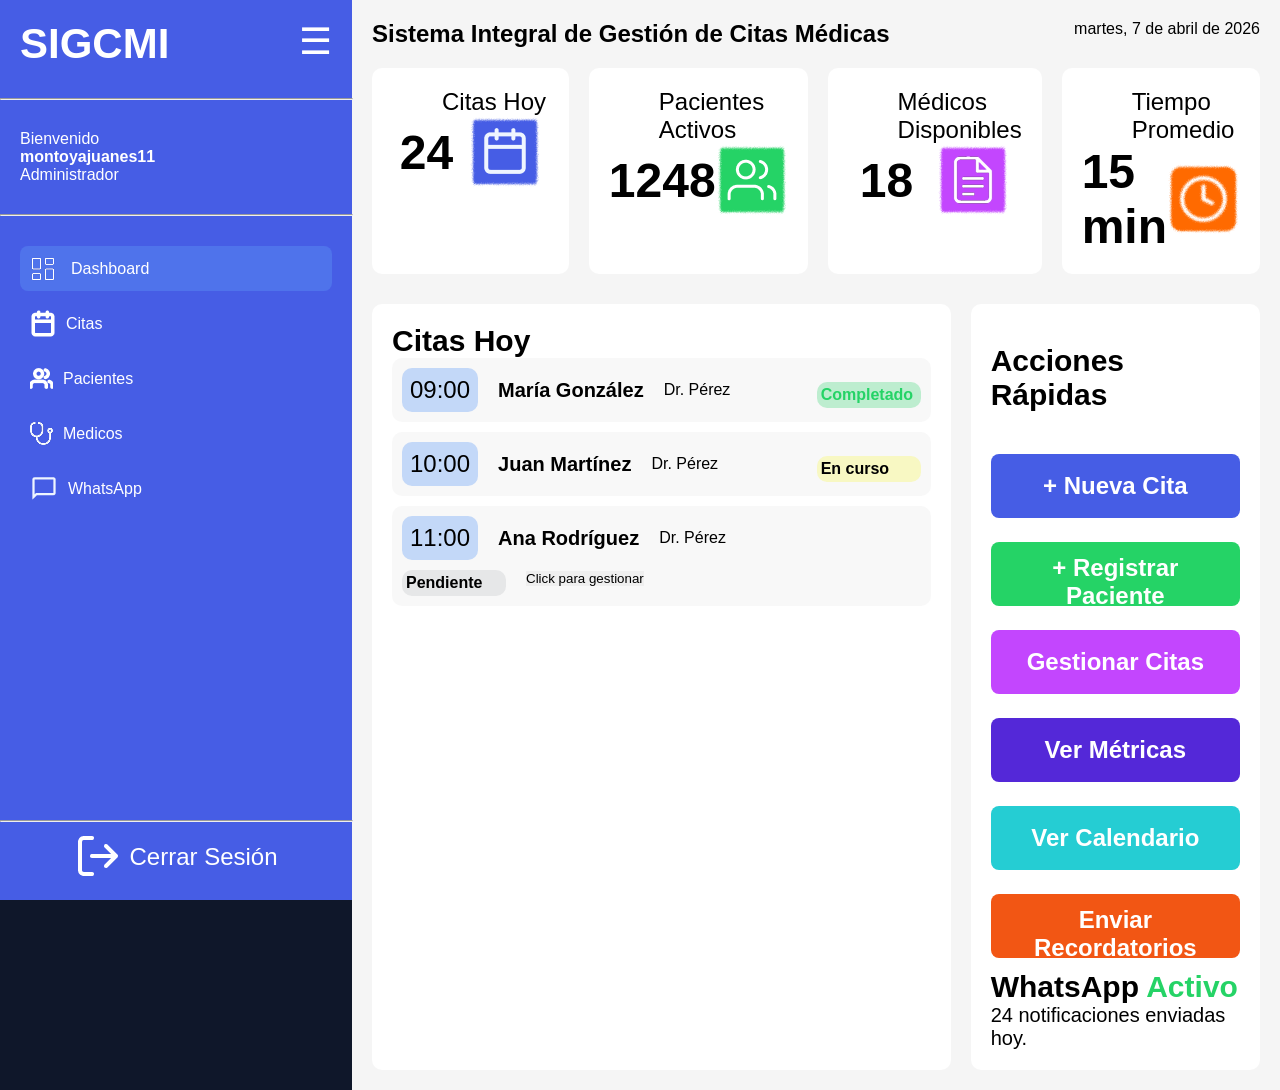
==== frontend/admin/dashboardADMIN.html @ 7638f395 "Add onclick in Button Historial of pacient" ====
<!DOCTYPE html>
<html lang="es">

<head>
    <meta charset="UTF-8">
    <meta name="viewport" content="width=device-width, initial-scale=1.0">
    <title>SIGCMI</title>
    <link rel="stylesheet" href="../styles/dashboardADMIN.css">
</head>

<body>

    <div class="container">

        <!-- ========================SIDEBAR======================== -->
        <aside class="sidebar" id="sidebar" aria-label="Menú lateral de navegación">

            <div class="logo">
                <span class="logo-text">SIGCMI</span>

                <button id="toggleBtn" aria-label="Abrir o cerrar menú">
                    ☰
                </button>
            </div>

            <hr class="line-1" aria-hidden="true">

            <div class="user" aria-label="Información del usuario">
                <p>Bienvenido</p>
                <h4>montoyajuanes11</h4>
                <span>Administrador</span>
            </div>

            <hr class="line-2" aria-hidden="true">

            <nav aria-label="Opciones principales">
                <a href="#" class="dashboard preActive nav-link" id="dashboard" aria-label="Ir al Dashboard"
                    data-view="dashboardADMIN">
                    <img src="../imgSIGCMI/img/CDCFerriere-removebg-preview (1) 36.png" class="ferriere"
                        alt="Icono Dashboard">
                    <div class="nav-item">Dashboard</div>
                </a>

                <a href="#" class="nav-link" id="appointmentsDash" aria-label="Ir a Citas"
                    data-view="appointmentsADMIN">
                    <img src="../imgSIGCMI/img/Calendar.png" alt="Icono Citas">
                    <div class="nav-item">Citas</div>
                </a>

                <a href="#" class="nav-link" id="pacientsDashboard" aria-label="Ir a Pacientes"
                    data-view="pacientsADMIN">
                    <img src="../imgSIGCMI/img/Users.png" alt="Icono Pacientes">
                    <div class="nav-item">Pacientes</div>
                </a>

                <a href="#" class="nav-link" id="doctorsDashboard" aria-label="Ir a Médicos" data-view="medicsADMIN">
                    <img src="../imgSIGCMI/img/image_86.png" alt="Icono Médicos">
                    <div class="nav-item">Medicos</div>
                </a>

                <a href="#" aria-label="Ir a WhatsApp" class="nav-link" data-view="whatsappADMIN">
                    <img src="../imgSIGCMI/img/chat_bubble.png" alt="Icono WhatsApp">
                    <div class="nav-item">WhatsApp</div>
                </a>
            </nav>

            <hr class="line-3" aria-hidden="true">

            <div class="logout" role="button" tabindex="0" aria-label="Cerrar sesión">
                <img src="../imgSIGCMI/img/Logout.png" class="log-out" alt="Icono cerrar sesión">
                <span class="sesionlogout">Cerrar Sesión</span>
            </div>
        </aside>

        <!-- ========================MAIN======================== -->
        <main class="main">

            <section id="dashboardADMIN" class="view active">

                <!-- HEADER -->
                <header class="header">
                    <h1 aria-label="Sistema Integral de Gestión de Citas Médicas ">Sistema Integral de Gestión de Citas
                        Médicas</h1>
                    <span aria-label="martes, 7 de abril de 2026">martes, 7 de abril de 2026</span>
                </header>

                <!-- ========================CARDS======================== -->
                <section class="cards">
                    <div class="card">
                        <p aria-label="Cistas de Hoy">Citas Hoy</p>
                        <div>
                            <h2>24</h2>
                            <img src="../imgSIGCMI/img/blueCalendar.png" alt="Imagen de Calendario">
                        </div>
                    </div>
                    <div class="card">
                        <p aria-label="Pacientes Activos">Pacientes Activos</p>
                        <div>
                            <h2>1248</h2>
                            <img src="../imgSIGCMI/img/usderGreen.png" alt="Imagen de Pacientes Activos">
                        </div>
                    </div>
                    <div class="card">
                        <p>Médicos Disponibles</p>
                        <div>
                            <h2>18</h2>
                            <img src="../imgSIGCMI/img/historyUser.png" alt="Imagen de Historias de Usuario">
                        </div>
                    </div>
                    <div class="card">
                        <p>Tiempo Promedio</p>
                        <div>
                            <h2>15 min</h2>
                            <img src="../imgSIGCMI/img/clockUserADMIN.png" alt="Imagen de timpo promedio de consulta">
                        </div>
                    </div>
                </section>

                <!-- CONTENIDO -->
                <section class="content">

                    <!-- ========================APPOINMENTS======================== -->
                    <div class="appointments">
                        <h3>Citas Hoy</h3>

                        <div class="appointment">
                            <div class="left">
                                <span class="hour">09:00</span>
                                <h4>María González</h4>
                                <p><span>Dr.</span> Pérez</p>
                            </div>

                            <div class="right">
                                <span class="state greenState">Completado</span>
                            </div>
                        </div>

                        <div class="appointment">
                            <div class="left">
                                <span class="hour">10:00</span>
                                <h4>Juan Martínez</h4>
                                <p><span>Dr.</span> Pérez</p>
                            </div>
                            <div class="right">
                                <span class="state yellowState">En curso</span>
                            </div>
                        </div>

                        <div class="appointment">
                            <div class="left">
                                <span class="hour">11:00</span>
                                <h4>Ana Rodríguez</h4>
                                <p><span>Dr.</span> Pérez</p>
                            </div>
                            <div class="right">
                                <span class="state greyState">Pendiente</span>
                                <button class="btnManageAppointment" onclick="openModal()">Click para gestionar</button>
                            </div>
                        </div>

                    </div>

                    <!-- ========================ACTIONS======================== -->
                    <div class="actions">
                        <h3>Acciones Rápidas</h3>
                        <button class="btnActions btnActionBlue" id="openModalSheduleA"
                            data-open-modal="modalSheduleA">+ Nueva Cita</button>
                        <button class="btnActions btnActionGreen">+ Registrar Paciente</button>
                        <button class="btnActions btnActionPurple">Gestionar Citas</button>
                        <button class="btnActions btnActionDark">Ver Métricas</button>
                        <button class="btnActions btnActionCyan">Ver Calendario</button>
                        <button class="btnActions btnActionOrange">Enviar Recordatorios</button>
                        <div class="whatsAppNoti">
                            <h2>WhatsApp <span>Activo</span></h2>
                            <p><span>24 </span>notificaciones enviadas hoy.</p>
                        </div>
                    </div>

                </section>




            </section>

            <!-- =================================MODAL MANAGE APPOINMENT================================= -->
            <div class="modal" id="modal">

                <!-- Modal container -->
                <div class="modal-content">

                    <!-- HEADER -->
                    <div class="modal-header">
                        <h2>Gestionar Cita</h2>
                        <span class="close" id="closeModal">X</span>
                    </div>

                    <!-- BODY -->
                    <div class="modal-body">

                        <div class="row">
                            <span>Paciente:</span>
                            <strong>Ana Rodríguez</strong>
                        </div>

                        <div class="row">
                            <span>Médico:</span>
                            <strong>Dr. Pérez</strong>
                        </div>

                        <div class="row">
                            <span>Hora:</span>
                            <strong>09:00</strong>
                        </div>



                        <!-- BUTTONS -->
                        <button type="button" class="btn btn-blue" onclick="openRepro()">Reprogramar Cita</button>
                        <button class="btn btn-red btnCancel btnEstado" id="btnCancel">Cancelar Cita</button>

                    </div>
                </div>
            </div>

            <!-- MODAL REPROGRAMING -->
            <div class="modal" id="modalRepro">

                <div class="modal-content">

                    <!-- HEADER -->
                    <div class="modal-header">
                        <h2>Reprogramar Cita</h2>
                        <span class="close" id="closeRepro">X</span>
                    </div>

                    <!-- BODY -->
                    <div class="modal-body">

                        <div class="row">
                            <span>Paciente:</span>
                            <strong>María González</strong>
                        </div>

                        <div class="row">
                            <span>Médico:</span>
                            <strong>Dr. Pérez</strong>
                        </div>

                        <div class="row">
                            <span>Hora:</span>
                            <strong>09:00</strong>
                        </div>



                        <!-- INPUT DATE -->
                        <label class="dateRepro">Nueva Fecha*</label>
                        <input type="date" id="dateRepro" class="input" required>

                        <!-- INPUT HOUR -->
                        <label class="timeRepro">Nueva Hora*</label>
                        <input type="time" id="timeRepro" class="input" required>

                        <!-- BUTTONS -->
                        <div class="btn-group">
                            <button class="btn btn-blue" onclick="saveChanges()">Guardar Cambios</button>
                            <button class="btn btn-gray" id="cancelRepro">Cancelar</button>
                        </div>

                    </div>
                </div>
            </div>

            <!--SHOW MESSAGE SAVE WITH EXIT-->
            <div id="mesaggeSaveChanges" class="mesaggeSaveChanges">Cambios guardados con éxito.</div>

            <!--It displays an error if the date and time inputs are empty. -->
            <p id="errorMessageRepro" class="errorMessageRepro"></p>


            <!--MODAL SHEDULE APPOINMENT-->
            <div id="modalSheduleA" class="modalSheduleA">
                <div class="modalSheduleA-content">

                    <div class="modalSheduleA-header">
                        <h2>Nueva Cita</h2>
                        <span data-close-modal="modalSheduleA">X</span>
                    </div>
                    <hr class="lineModalSheduleA">
                    <form id="formCita">

                        <label class="data">Paciente:</label>
                        <select id="pacienteModalSheduleA" required>
                            <option value="">Seleccionar</option>
                            <option>Juan</option>
                            <option>Maria</option>
                        </select>

                        <label class="data">Médico:</label required>
                        <select id="medicoModalSheduleA">
                            <option value="">Seleccionar</option>
                            <option>Dr. Perez</option>
                            <option>Dr. Lopez</option>
                        </select>

                        <label class="data">Fecha:</label>
                        <input type="date" id="dateModalSheduleA">

                        <label class="data">Hora:</label>
                        <select id="timeModalSheduleA" required>
                            <option value="">Seleccionar</option>
                            <option>08:00</option>
                            <option>09:00</option>
                        </select>

                        <label class="data">Motivo de consulta:</label>
                        <textarea id="reasonModalSheduleA" placeholder="Ej: Consulta..."></textarea>

                        <div class="buttonsModalSheduleA">
                            <div>
                                <button type="submit" class="createModalSheduleA" id="createModalSheduleA">Crear
                                    Cita</button>
                            </div>
                            <div>
                                <button type="button" class="cancelModalSheduleA" id="cancelModalSheduleA"
                                    data-close-modal="modalSheduleA">Cancelar</button>
                            </div>
                        </div>

                    </form>
                </div>
            </div>

            <!-- MESSAGE SHEDULE APPOINMENT CONFIRMATION -->
            <div id="messageModalSheduleA" class="messageModalSheduleA"></div>

            <!--DASHBOARD ADMIN QUOTES SECTION -->

            <!-- CONTENT -->
            <section id="appointmentsADMIN" class="view ">

                <div class="sectionDos">
                    <h1 aria-label="Sistema Integral de Gestión de Citas Médicas ">Sistema Integral de Gestión de Citas
                        Médicas</h1>
                    <span aria-label="martes, 7 de abril de 2026">martes, 7 de abril de 2026</span>
                </div>

                <div class="containerDos">
                    <div class="containerDosHeader">
                        <h2>Gestión de Citas</h2>
                        <button class="btn-primary" id="btnSectionApp" data-open-modal="modalSheduleA">+ Nueva
                            cita</button>
                    </div>

                    <!-- FILTERS -->
                    <div class="filters">

                        <div class="filter">
                            <label>Fecha</label>
                            <input type="date" value="2026-04-10">
                        </div>

                        <div class="filter">
                            <label>Médico</label>
                            <select>
                                <option>Todos</option>
                            </select>
                        </div>

                        <div class="filter">
                            <label>Estado</label>
                            <select>
                                <option>Todos</option>
                                <option>Cancelado</option>
                                <option>Completado</option>
                                <option>Pendiente</option>
                                <option>En curso</option>
                            </select>
                        </div>

                        <div class="filter">
                            <label>Buscar</label>
                            <input type="text" placeholder="Buscar Paciente">
                        </div>

                    </div>

                    <div class="tableContainer">

                        <table class="table">
                            <thead>
                                <tr>
                                    <th>ID</th>
                                    <th>Hora</th>
                                    <th>Paciente</th>
                                    <th>Médico</th>
                                    <th>Especialidad</th>
                                    <th>Motivo</th>
                                    <th>Estado</th>
                                    <th>Acciones</th>
                                </tr>
                            </thead>

                            <tbody>
                                <tr>
                                    <td>APT-001</td>
                                    <td>09:00</td>
                                    <td>María González Pérez</td>
                                    <td>Dr. Carlos Pérez</td>
                                    <td><span class="badge">Medicina General</span></td>
                                    <td>Consulta de rutina y chequeo general</td>
                                    <td class="newStated"><span class="status completado">Completada</span></td>
                                    <td class="actions">
                                        <button class="btnEstado action viewTableContainer open-modal">Ver</button>
                                        <button class="btnEstado action completeTableContainer">Completar</button>
                                        <button class="btnEstado action cancelTableContainer"
                                            id="btnCancelTable">Cancelar</button>
                                    </td>
                                </tr>
                            </tbody>

                        </table>

                    </div>
                </div>
            </section>

            <!--DASHBOARD ADMIN PACIENTS SECTION -->
            <section id="pacientsADMIN" class="view">

                <div class="patients">

                    <div class="patients__header">
                        <h1>Gestión de Pacientes</h1>
                        <p>Administra el registro de pacientes del centro</p>
                    </div>

                    <div class="patients__card">

                        <h2>Registrar Personal</h2>

                        <form class="patients__form">

                            <!-- GRID FORM -->

                            <h3>Informacion Personal</h3>
                            <hr class="lineFormGrid">
                            <div class="form-grid">

                                <div class="form-group">
                                    <label>Nombres*</label>
                                    <input type="text" required>
                                </div>

                                <div class="form-group">
                                    <label>Apellidos*</label>
                                    <input type="text" required>
                                </div>

                                <div class="form-group">
                                    <label>Fecha de nacimiento*</label>
                                    <input type="date" required>
                                </div>

                                <div class="form-group">
                                    <label>Genéro*</label>
                                    <select></select required>
                                </div>
                            </div>


                            <h3>Documento de Identidad</h3>
                            <hr class="lineFormGrid">
                            <div class="form-grid">


                                <div class="form-group">
                                    <label>Tipo de Documento*</label>
                                    <select></select required>
                                </div>

                                <div class="form-group">
                                    <label>Numero de Docuento*</label>
                                    <input type="number" required>
                                </div>
                            </div>

                            <h3>Informacion Personal</h3>
                            <hr class="lineFormGrid">

                            <div class="form-grid">

                                <div class="form-group">
                                    <label>Correo Electronico*</label>
                                    <input type="email" required>
                                </div>

                                <div class="form-group">
                                    <label>Teléfono*</label>
                                    <input type="text" required>
                                </div>

                                <div class="form-group">
                                    <label>Departamento*</label>
                                    <select></select required>
                                </div>

                                <div class="form-group">
                                    <label>Ciudad/Municipio*</label>
                                    <select></select required>
                                </div>

                                <div class="form-group">
                                    <label>Direccion de Residencia*</label>
                                    <input type="text" required>
                                </div>
                            </div>

                            <h3>Informacion Medica</h3>
                            <hr class="lineFormGrid">

                            <div class="form-grid">

                                <div class="form-group">
                                    <label>Tipo de Sangre*</label>
                                    <select></select required>
                                </div>

                                <div class="form-group">
                                    <label>Alergias</label>
                                    <input type="text" required>
                                </div>


                                <div class="form-group">
                                    <label>Condición Médica</label>
                                    <input type="text" required>
                                </div>


                            </div>


                            <h3>Contacto de Emergencia</h3>
                            <hr class="lineFormGrid">
                            <div class="form-grid">

                                <div class="form-group">
                                    <label>Nombres</label>
                                    <input type="text" required>
                                </div>

                                <div class="form-group">
                                    <label>Apellidos</label>
                                    <input type="text" required>
                                </div>

                                <div class="form-group">
                                    <label>Telefono</label>
                                    <input type="tel" required>
                                </div>

                                <div class="form-group">
                                    <label>Correo Electronico</label>
                                    <input type="email" required>
                                </div>
                            </div>

                            <h3>Seguridad de la Cuenta</h3>
                            <hr class="lineFormGrid">
                            <div class="form-grid">
                                <div class="form-group full">
                                    <label>Contraseña*</label>
                                    <input class="inputPassword" type="password" required>
                                    <p class="pPassword">*Minimo 6 caracteres combinacion de letras, numeros y
                                        caracteres especiales.</p>
                                </div>

                            </div>

                            <hr class="lineFormGrid">
                            <!-- BOTONES -->
                            <div class="form-actions">
                                <button class="btn-primary">Guardar Cambios</button>
                                <button class="btn-secondary">Cancelar</button>
                            </div>

                        </form>
                    </div>


                    <div class="patients-module">

                        <!-- 🔍 BUSCADOR -->
                        <div class="search-container">
                            <label for="search" class="sr-only">Buscar pacientes</label>
                            <input type="text" id="search"
                                placeholder="Buscar por nombre, documento, teléfono, email, ciudad"
                                aria-label="Buscar pacientes por nombre, documento, teléfono, correo o ciudad">
                        </div>

                        <!-- 🧾 TARJETAS -->
                        <div class="cards-container" aria-label="Lista de pacientes">

                            <!-- CARD -->
                            <div class="cardPacients" role="article" aria-labelledby="paciente-1">

                                <div class="card-header">
                                    <div class="header-left">
                                        <div class="avatar" aria-hidden="true">👤</div>
                                        <div>
                                            <h2 id="paciente-1">María Gonzáles Pérez</h2>
                                        </div>
                                    </div>

                                    <span class="badge" aria-label="Tipo de sangre O positivo">O+</span>
                                </div>

                                <ul class="info-list">
                                    <li><img src="../imgSIGCMI/img/iconUser.png" alt="Icono de Usuario"> Femenino, 35
                                        años</li>
                                    <li><img src="../imgSIGCMI/img/creditCard.png" alt="Icono de Usuario"> 123456789
                                    </li>
                                    <li><img src="../imgSIGCMI/img/phone.png" alt="Icono de Usuario"> 300 123 4567</li>
                                    <li><img src="../imgSIGCMI/img/mail.png" alt="Icono de Usuario" class="iconEmail">
                                        maria.gonzales@email.com</li>
                                    <li><img src="../imgSIGCMI/img/location.png" alt="Icono de Usuario"> Medellín,
                                        Antioquia</li>
                                </ul>

                                <div class="status green" aria-label="Última visita y total de citas">
                                    <p>Última visita: 08 abr 2026</p>
                                    <p>Total de citas: 5</p>
                                </div>

                                <div class="status blue" aria-label="Próxima cita">
                                    <p>Próxima cita: 15 abr 2026 11:00</p>
                                </div>

                                <div class="actionsModulePacients">
                                    <button class="btnModulPacients primary" aria-label="Ver historial del paciente"
                                        onclick="openPatientHistory()">Historial</button>
                                    <button class="btnModulPacients outline"
                                        aria-label="Editar paciente">Editar</button>
                                </div>

                            </div>

                            <!-- CARD -->
                            <div class="cardPacients" role="article" aria-labelledby="paciente-1">

                                <div class="card-header">
                                    <div class="header-left">
                                        <div class="avatar" aria-hidden="true">👤</div>
                                        <div>
                                            <h2 id="paciente-1">María Gonzáles Pérez</h2>
                                        </div>
                                    </div>

                                    <span class="badge" aria-label="Tipo de sangre O positivo">O+</span>
                                </div>

                                <ul class="info-list">
                                    <li><img src="../imgSIGCMI/img/iconUser.png" alt="Icono de Usuario"> Femenino, 35
                                        años</li>
                                    <li><img src="../imgSIGCMI/img/creditCard.png" alt="Icono de Usuario"> 123456789
                                    </li>
                                    <li><img src="../imgSIGCMI/img/phone.png" alt="Icono de Usuario"> 300 123 4567</li>
                                    <li><img src="../imgSIGCMI/img/mail.png" alt="Icono de Usuario" class="iconEmail">
                                        maria.gonzales@email.com</li>
                                    <li><img src="../imgSIGCMI/img/location.png" alt="Icono de Usuario"> Medellín,
                                        Antioquia</li>
                                </ul>

                                <div class="status green" aria-label="Última visita y total de citas">
                                    <p>Última visita: 08 abr 2026</p>
                                    <p>Total de citas: 5</p>
                                </div>

                                <div class="status blue" aria-label="Próxima cita">
                                    <p>Próxima cita: 15 abr 2026 11:00</p>
                                </div>

                                <div class="actionsModulePacients">
                                    <button class="btnModulPacients primary"
                                        aria-label="Ver historial del paciente" onclick="openPatientHistory()">Historial</button>
                                    <button class="btnModulPacients outline"
                                        aria-label="Editar paciente">Editar</button>
                                </div>

                            </div>

                            <!-- CARD -->
                            <div class="cardPacients" role="article" aria-labelledby="paciente-1">

                                <div class="card-header">
                                    <div class="header-left">
                                        <div class="avatar" aria-hidden="true">👤</div>
                                        <div>
                                            <h2 id="paciente-1">María Gonzáles Pérez</h2>
                                        </div>
                                    </div>

                                    <span class="badge" aria-label="Tipo de sangre O positivo">O+</span>
                                </div>

                                <ul class="info-list">
                                    <li><img src="../imgSIGCMI/img/iconUser.png" alt="Icono de Usuario"> Femenino, 35
                                        años</li>
                                    <li><img src="../imgSIGCMI/img/creditCard.png" alt="Icono de Usuario"> 123456789
                                    </li>
                                    <li><img src="../imgSIGCMI/img/phone.png" alt="Icono de Usuario"> 300 123 4567</li>
                                    <li><img src="../imgSIGCMI/img/mail.png" alt="Icono de Usuario" class="iconEmail">
                                        maria.gonzales@email.com</li>
                                    <li><img src="../imgSIGCMI/img/location.png" alt="Icono de Usuario"> Medellín,
                                        Antioquia</li>
                                </ul>

                                <div class="status green" aria-label="Última visita y total de citas">
                                    <p>Última visita: 08 abr 2026</p>
                                    <p>Total de citas: 5</p>
                                </div>

                                <div class="status blue" aria-label="Próxima cita">
                                    <p>Próxima cita: 15 abr 2026 11:00</p>
                                </div>

                                <div class="actionsModulePacients">
                                    <button class="btnModulPacients primary"
                                        aria-label="Ver historial del paciente" onclick="openPatientHistory()">Historial</button>
                                    <button class="btnModulPacients outline"
                                        aria-label="Editar paciente">Editar</button>
                                </div>

                            </div>

                            <!-- CARD -->
                            <div class="cardPacients" role="article" aria-labelledby="paciente-1">

                                <div class="card-header">
                                    <div class="header-left">
                                        <div class="avatar" aria-hidden="true">👤</div>
                                        <div>
                                            <h2 id="paciente-1">María Gonzáles Pérez</h2>
                                        </div>
                                    </div>

                                    <span class="badge" aria-label="Tipo de sangre O positivo">O+</span>
                                </div>

                                <ul class="info-list">
                                    <li><img src="../imgSIGCMI/img/iconUser.png" alt="Icono de Usuario"> Femenino, 35
                                        años</li>
                                    <li><img src="../imgSIGCMI/img/creditCard.png" alt="Icono de Usuario"> 123456789
                                    </li>
                                    <li><img src="../imgSIGCMI/img/phone.png" alt="Icono de Usuario"> 300 123 4567</li>
                                    <li><img src="../imgSIGCMI/img/mail.png" alt="Icono de Usuario" class="iconEmail">
                                        maria.gonzales@email.com</li>
                                    <li><img src="../imgSIGCMI/img/location.png" alt="Icono de Usuario"> Medellín,
                                        Antioquia</li>
                                </ul>

                                <div class="status green" aria-label="Última visita y total de citas">
                                    <p>Última visita: 08 abr 2026</p>
                                    <p>Total de citas: 5</p>
                                </div>

                                <div class="status blue" aria-label="Próxima cita">
                                    <p>Próxima cita: 15 abr 2026 11:00</p>
                                </div>

                                <div class="actionsModulePacients">
                                    <button class="btnModulPacients primary"
                                        aria-label="Ver historial del paciente" onclick="openPatientHistory()">Historial</button>
                                    <button class="btnModulPacients outline"
                                        aria-label="Editar paciente">Editar</button>
                                </div>

                            </div>

                            <!-- CARD -->
                            <div class="cardPacients" role="article" aria-labelledby="paciente-1">

                                <div class="card-header">
                                    <div class="header-left">
                                        <div class="avatar" aria-hidden="true">👤</div>
                                        <div>
                                            <h2 id="paciente-1">María Gonzáles Pérez</h2>
                                        </div>
                                    </div>

                                    <span class="badge" aria-label="Tipo de sangre O positivo">O+</span>
                                </div>

                                <ul class="info-list">
                                    <li><img src="../imgSIGCMI/img/iconUser.png" alt="Icono de Usuario"> Femenino, 35
                                        años</li>
                                    <li><img src="../imgSIGCMI/img/creditCard.png" alt="Icono de Usuario"> 123456789
                                    </li>
                                    <li><img src="../imgSIGCMI/img/phone.png" alt="Icono de Usuario"> 300 123 4567</li>
                                    <li><img src="../imgSIGCMI/img/mail.png" alt="Icono de Usuario" class="iconEmail">
                                        maria.gonzales@email.com</li>
                                    <li><img src="../imgSIGCMI/img/location.png" alt="Icono de Usuario"> Medellín,
                                        Antioquia</li>
                                </ul>

                                <div class="status green" aria-label="Última visita y total de citas">
                                    <p>Última visita: 08 abr 2026</p>
                                    <p>Total de citas: 5</p>
                                </div>

                                <div class="status blue" aria-label="Próxima cita">
                                    <p>Próxima cita: 15 abr 2026 11:00</p>
                                </div>

                                <div class="actionsModulePacients">
                                    <button class="btnModulPacients primary"
                                        aria-label="Ver historial del paciente" onclick="openPatientHistory()">Historial</button>
                                    <button class="btnModulPacients outline"
                                        aria-label="Editar paciente">Editar</button>
                                </div>

                            </div>

                            <!-- CARD -->
                            <div class="cardPacients" role="article" aria-labelledby="paciente-1">

                                <div class="card-header">
                                    <div class="header-left">
                                        <div class="avatar" aria-hidden="true">👤</div>
                                        <div>
                                            <h2 id="paciente-1">María Gonzáles Pérez</h2>
                                        </div>
                                    </div>

                                    <span class="badge" aria-label="Tipo de sangre O positivo">O+</span>
                                </div>

                                <ul class="info-list">
                                    <li><img src="../imgSIGCMI/img/iconUser.png" alt="Icono de Usuario"> Femenino, 35
                                        años</li>
                                    <li><img src="../imgSIGCMI/img/creditCard.png" alt="Icono de Usuario"> 123456789
                                    </li>
                                    <li><img src="../imgSIGCMI/img/phone.png" alt="Icono de Usuario"> 300 123 4567</li>
                                    <li><img src="../imgSIGCMI/img/mail.png" alt="Icono de Usuario" class="iconEmail">
                                        maria.gonzales@email.com</li>
                                    <li><img src="../imgSIGCMI/img/location.png" alt="Icono de Usuario"> Medellín,
                                        Antioquia</li>
                                </ul>

                                <div class="status green" aria-label="Última visita y total de citas">
                                    <p>Última visita: 08 abr 2026</p>
                                    <p>Total de citas: 5</p>
                                </div>

                                <div class="status blue" aria-label="Próxima cita">
                                    <p>Próxima cita: 15 abr 2026 11:00</p>
                                </div>

                                <div class="actionsModulePacients">
                                    <button class="btnModulPacients primary"
                                        aria-label="Ver historial del paciente" onclick="openPatientHistory()">Historial</button>
                                    <button class="btnModulPacients outline"
                                        aria-label="Editar paciente">Editar</button>
                                </div>

                            </div>


                        </div>

                    </div>
                </div>
            </section>


            <!-- ==================== PATIENT HISTORY MODAL ==================== -->
            <div id="patientHistoryModal" class="modalHistory">

                <div class="modalHistory-content">

                    <!-- HEADER -->
                    <div class="modalHistory-header">
                        <h2 id="patientNameTitle">Historial de María González Pérez</h2>
                        <span id="closePatientHistoryModal">✖</span>
                    </div>

                    <!-- PATIENT INFO -->
                    <div class="patient-info">

                        <div class="info-header">
                            <span class="icon">👤</span>
                            <h3>Información del Paciente</h3>
                        </div>

                        <div class="info-grid">
                            <div class="info-box">
                                <span>EMAIL</span>
                                <p id="patientEmail">pacient@gmail.com</p>
                            </div>

                            <div class="info-box">
                                <span>PHONE</span>
                                <p id="patientPhone">300 123 4567</p>
                            </div>

                            <div class="info-box">
                                <span>AGE</span>
                                <p id="patientAge">35 años</p>
                            </div>

                            <div class="info-box">
                                <span>GENDER</span>
                                <p id="patientGender">Femenino</p>
                            </div>

                            <div class="info-box">
                                <span>BLOOD TYPE</span>
                                <p id="patientBlood">O+</p>
                            </div>

                            <div class="info-box">
                                <span>CITY</span>
                                <p id="patientCity">Medellín</p>
                            </div>
                        </div>

                        <!-- ALERT -->
                        <div class="alert-box">
                            <strong>ALERGIAS IMPORTANTES</strong>
                            <p id="patientAllergy">Polen</p>
                        </div>

                    </div>

                    <!-- MEDICAL HISTORY -->
                    <div class="medical-history">

                        <div class="history-header">
                            <h3>Historial Médico Detallado</h3>
                            <span class="badgeHistoryModal">1 Registro</span>
                        </div>

                        <div class="history-item">

                            <!-- DATE -->
                            <div class="history-date">
                                <span><img src="../imgSIGCMI/img/iconCalendar.png" alt=""></span>
                                <div>
                                    <p id="historyDate">10 de Abril de 2026</p>
                                    <small>MR-001</small>

                                </div>
                            </div>
                            <div class="lineModalMD">
                            <hr class="line-4">

                            </div>
                            <!-- DIAGNOSIS -->
                            <div class="history-box diagnosis">
                                
                                <div>
                                    <div class="diagnosisTransparent">
                                        <strong>DIAGNOSTICO</strong>
                                        <p id="diagnosisText">Gripe común con síntomas de congestión nasal y fiebre leve
                                        </p>
                                    </div>
                                </div>
                            </div>

                            <!-- TREATMENT -->
                            <div class="history-box treatment">
                                <div>
                                    <div class="treatmentTransparent">

                                        <strong>TRATAMIENTO</strong>
                                        <p id="treatmentText">Gripe común con síntomas de congestión nasal y fiebre leve
                                        </p>
                                    </div>
                                </div>
                            </div>

                            <!-- PRESCRIPTION -->
                            <div class="history-box prescription">
                                <div>
                                    <div class="prescriptionTransparent">
                                        <strong>PRESCRIPCIÓN</strong>
                                        <p id="prescriptionText">Paciente presentó fiebre de 38.5°C. Se recomienda
                                            seguimiento
                                            en 3 días si los síntomas persisten.</p>
                                    </div>
                                </div>
                            </div>

                            <!-- NOTES -->
                            <div class="history-box notes">
                                <div>
                                    <div class="notesTransparent">
                                        <strong>NOTAS MÉDICAS</strong>
                                        <p id="notesText">Paciente presentó fiebre de 38.5°C. Se recomienda seguimiento
                                            en 3
                                            días si los síntomas persisten.</p>
                                    </div>
                                </div>
                            </div>

                        </div>

                    </div>

                </div>
            </div>
        </main>

    </div>



    <script src="../javascript/dashboardADMIN.js"></script>
</body>

</html>
---- frontend/styles/dashboardADMIN.css ----
* {
    margin: 0;
    padding: 0;
    box-sizing: border-box;
    font-family: Arial, sans-serif;
}

html,
body {
    min-height: 100vh;
}

body {
    background: #0f172a;
    color: #fff;
}

.container {
    width: 100%;
    min-height: 100vh;
}

/* ====================== SIDEBAR ======================*/
.sidebar {
    width: 352px;
    background: #465DE5;
    min-height: 100vh;
    transition: 0.3s;
    padding: 20px;
    display: flex;
    flex-direction: column;
    position: fixed;
    z-index: 1000;
}

.sidebar.collapsed {
    width: 80px;
    min-height: 100vh;
}

.logo {
    display: flex;
    justify-content: space-between;
    align-items: center;
    margin-bottom: 20px;
}

.logo-text {
    font-size: 42px;
    font-weight: bold;
}

hr {
    margin-top: 10px;
    margin-left: -20px;
    width: 113%;
}

.sidebar.collapsed .logo-text {
    display: none;
}

#toggleBtn {
    background: none;
    border: none;
    color: white;
    font-size: 37px;
    padding-bottom: 5px;
    cursor: pointer;
    transition: 0.3s ease;
    z-index: 10080;
}

#toggleBtn:hover,
.logout img:hover,
.logout span:hover {
    transform: scale(1.10);
    z-index: 10007;
}

.line-1 {
    margin-bottom: 30px;
}

.line-2 {
    margin-bottom: 30px;
}

.preActive {
    background-color: rgba(94, 156, 245, 0.35);
    transition: 0.3s ease;
}

.user {
    margin-bottom: 20px;
}

.user p {
    font-size: 20;
}

.user h4 {
    font-size: 24;
}

.user h4 {
    font-size: 18;
}

.sidebar.collapsed .user {
    display: none;
}

nav a {
    display: flex;
    align-items: center;
    gap: 10px;
    padding: 10px;
    text-decoration: none;
    color: white;
    border-radius: 8px;
    margin-bottom: 10px;
    height: 45px;
    transition: 0.3s ease;
}

nav a:hover {
    background-color: rgba(94, 156, 245, 0.35);
    padding-left: 7px;

}

.sidebar.collapsed nav .nav-item {
    display: none;
}

.sidebar.collapsed .line-1 {
    width: 78px;
    transition: 0.3s ease;

}

.sidebar.collapsed .line-2 {
    display: none;
    transition: 0.3s ease;

}

.sidebar.collapsed .line-3 {
    margin-top: auto;
    width: 78px;
    transition: 0.3s ease;
}

.sidebar.collapsed .logout span {
    display: none;
}

.sidebar.collapsed .logout img {
    width: 48px;
    height: 48px;
    margin-top: 15px;
    margin-left: 12px;
}

.logout {
    margin-top: auto;
    cursor: pointer;
    transition: 0.3s ease;
}

.ferriere {
    margin-left: -5px;
}


.logout {
    display: flex;
    justify-content: center;
    margin-top: 10px;
}

.logout span {
    font-size: 24px;
    margin-top: 11px;
    margin-left: 7px;
    transition: 0.3s ease;
}

.logout img {
    transition: 0.3s ease;
}

.line-3 {
    margin-top: auto;
}

/* ====================== MAIN ====================== */
.main {
    flex: 1;
    background: #f5f5f5;
    padding: 20px;
    min-height: 100vh;
    width: calc(100% - 352px);
    float: right;
    transition: 0.3s;
    overflow-y: auto;
}

.main.collapsed {
    width: calc(100% - 80px);
    transition: 0.3s;
    min-height: 100vh;
}

/* HEADER */
.header {
    display: flex;
    justify-content: space-between;
    margin-bottom: 20px;
}

.header h1 {
    color: black;
}

.header span {
    color: black;
}

/* CARDS */
.cards {
    display: grid;
    grid-template-columns: repeat(4, 1fr);
    gap: 20px;
    margin-bottom: 30px;
}

.card {
    background: white;
    padding: 20px;
    border-radius: 10px;
}

.card p {
    color: black;
    font-size: 24px;
    margin-left: 50px;
}

.card div {
    display: flex;
    justify-content: space-around;
    align-items: center;
}

.card div img {
    padding-top: 0;
}

.card h2 {
    color: black;
    font-size: 48px;
}

/* CONTENT */
.content {
    display: grid;
    grid-template-columns: 2fr 1fr;
    gap: 20px;
}

/* ====================== appointments ======================*/
.appointments {
    background: white;
    padding: 20px;
    border-radius: 10px;
}

.appointments h3 {
    color: black;
    font-size: 30px;
}

.appointment {
    display: flex;
    align-items: center;
    justify-content: space-between;
    background: rgba(217, 217, 217, 0.2);
    padding: 10px;
    border-radius: 10px;
    margin-bottom: 10px;
    flex-wrap: wrap;
}


.left,
.right {
    display: flex;
    align-items: center;
    gap: 20px;
}

.hour {
    font-size: 24px;
    color: black;
    background: rgba(94, 156, 245, 0.35);
    border-radius: 10px;
    padding: 8px;
}

.appointment div h4 {
    font-size: 20px;
    color: black;
    margin: 0;
    padding: 0;
}

.appointment div p {
    font-size: 16px;
    color: black;
    margin: 0;
    padding: 0;

}

.state {
    margin-top: 10px;
    width: 104px;
    font-weight: bold;
    padding: 4px;
    border-radius: 10px;
}

.greenState {
    background: rgba(21, 204, 88, 0.26);
    color: #25D366;
}

.yellowState {
    background: rgba(245, 245, 94, 0.35);
    color: black;
}

.greyState {
    background: rgba(195, 197, 200, 0.35);
    color: black;
}

.btnManageAppointment {
    border: none;
    transition: 0.3s;
    float: inline-end;
}

.btnManageAppointment:hover {
    transform: scale(1.10);
    cursor: pointer;
}

/* ====================== ACTIONS ======================*/
.actions {
    background: white;
    padding: 20px;
    border-radius: 10px;
}

.actions h3 {
    color: black;
    font-size: 30px;
    padding: 20px 0 30px 0;
}

.btnActions {
    width: 100%;
    height: 64px;
    padding: 12px;
    font-size: 24px;
    font-weight: bold;
    margin: 12px 0 12px 0;
    border: none;
    border-radius: 8px;
    color: white;
    cursor: pointer;
    transition: 0.3S;
}

.btnActions:hover {
    transform: scale(1.05);
    background-color: rgba(255, 255, 255, 0.329);
    color: black;
    box-shadow: 1px 5px 10px black;
    border: solid black;
}

.btnActionBlue {
    background: #465DE5;
}

.btnActionGreen {
    background: #25D366;
}

.btnActionPurple {
    background: #C346FE;
}

.btnActionDark {
    background: #5428D8;
}

.btnActionCyan {
    background: #25CDD3;
}

.btnActionOrange {
    background: #F25614;
}

.whatsAppNoti {
    color: black;
    font-size: 20px;
}

.whatsAppNoti h2 {
    font-weight: bold;
}

.whatsAppNoti h2 span {
    color: #25D366;
}

/*==========================MODAL=========================*/

/* DARK BACKGROUND (overlay) */
.modal {
    display: none;
    /* oculto por defecto */
    position: fixed;
    top: 0;
    left: 0;
    width: 100%;
    height: 100%;
    background: rgba(0, 0, 0, 0.6);
    /* fondo oscuro */
    justify-content: center;
    align-items: center;
    z-index: 1000;
}

/* MODAL CONTENT */
.modal-content {
    width: 350px;
    background: white;
    border-radius: 20px;
    overflow: hidden;
    box-shadow: 0px 10px 25px rgba(0, 0, 0, 0.4);
    z-index: 100100;

}

/* HEADER */
.modal-header {
    background: #465DE5;
    color: white;
    padding: 15px 20px;

    display: flex;
    justify-content: space-between;
    align-items: center;
}

/* BUTTON X */
.close {
    cursor: pointer;
    font-weight: bold;
    font-size: 18px;
}

/* BODY */
.modal-body {
    padding: 20px;
}

/* INFORMATION ROWS */
.row {
    display: flex;
    justify-content: space-between;
    margin-bottom: 15px;
    color: #333;
}

/* StateModal */
.stateModalAppointment {
    background: #E8E8E8;
    color: #000;
    padding: 5px 10px;
    border-radius: 10px;
    font-weight: bold;
}

/* BUTTONS */
.btn {
    width: 100%;
    padding: 12px;
    margin-top: 10px;
    border: none;
    border-radius: 10px;
    font-size: 18px;
    font-weight: bold;
    cursor: pointer;
    transition: 0.3s;
}

/* BLUE BUTTON */
.btn-blue {
    background: #465DE5;
    color: white;
}

/* RED BUTTON */
.btn-red {
    background: #F84346;
    color: white;
}

/* HOVER */
.btn:hover {
    transform: scale(1.05);
}

.modal-content {
    animation: appear 0.3s ease;
}

@keyframes appear {
    from {
        transform: translateY(-20px);
        opacity: 0;
    }

    to {
        transform: translateY(0);
        opacity: 1;
    }
}

/* INPUTS */
.input {
    width: 100%;
    padding: 10px;
    margin: 10px 0 20px;
    border-radius: 10px;
    border: 1px solid #aaa;
}

.dateRepro {
    color: black;
}

/* GRUP BUTTONS */
.btn-group {
    display: flex;
    gap: 10px;
}

.btn-blue {
    background: #465DE5;
    color: #FFFFFF;
    font-size: 14px;
}

/* BUTTON GREY */
.btn-gray {
    background: #E8E8E8;
    color: black;
    font-size: 14px;
}

.mesaggeSaveChanges {
    position: fixed;
    top: 30px;
    left: 500%;

    height: 50px;
    width: 300px;

    padding: 12px 20px;
    font-weight: bold;
    background: #25D366;
    border-radius: 10px;
    color: white;
    font-size: clamp(12px, 2.5vw, 14px);

    opacity: 0;
    transition: 0.3s ease;
    z-index: 100100;
}

.mesaggeSaveChanges.show {
    top: 30px;
    left: 50%;
    opacity: 1;
    transform: translate(-50%, -50%);
}

.errorMessageRepro {
    position: fixed;
    top: 30px;
    left: 50%;
    transform: translate(-50%, -50%);

    height: 50px;
    width: 300px;

    padding: 12px 20px;
    font-weight: bold;
    background-color: red;
    border-radius: 10px;
    color: white;
    font-size: clamp(12px, 2.5vw, 14px);

    display: none;
    transition: 0.3s ease;
    z-index: 10005 !important;
}


/*=========================modalSheduleA==================================*/
.modalSheduleA {
    position: fixed;
    top: 0;
    left: 0;
    width: 100%;
    height: 100%;
    background: rgba(0, 0, 0, 0.5);
    display: none;
    justify-content: center;
    align-items: center;
    z-index: 1002;
    padding: 15px;
}

.lineModalSheduleA {
    width: 670px;
    margin-left: -25px;
    margin-bottom: 20px;
}


.modalSheduleA-content {
    background: #ffffff;
    padding: 25px;
    width: 100%;
    max-width: 670px;
    border-radius: 15px;
    overflow: hidden;
}

.modalSheduleA-header {
    display: flex;
    justify-content: space-between;
    align-items: center;
    color: black;
}

#closeModalSheduleA:hover {
    cursor: pointer;
}

form {
    display: flex;
    flex-direction: column;
    gap: 10px;
}

.data {
    color: black;
}

input,
select,
textarea {
    padding: 10px;
    border-radius: 8px;
    border: 1px solid #ccc;
    width: 100%;
}

.buttonsModalSheduleA {
    display: flex;
    justify-content: space-between;
    gap: 10px;
    margin-top: 15px;
    flex-wrap: wrap;
    width: 100%;
}

.createModalSheduleA:hover,
.cancelModalSheduleA:hover {
    transform: scale(1.05);
}

.createModalSheduleA,
.cancelModalSheduleA {
    flex: 1;
    width: 250px;
    padding: 10px;
    border: none;
    border-radius: 8px;
    cursor: pointer;
    text-align: center;
    font-weight: bold;
    transition: 0.3s ease;
}

.createModalSheduleA {
    background: #465DE5;
    color: white;
    font-weight: bold;
}

/*  MESSAGE  MESSAGE OR WARNING*/
.messageModalSheduleA {
    position: fixed;
    top: 30000px;
    left: 50%;
    transform: translateX(-50%);
    padding: 12px 20px;
    border-radius: 10px;
    color: white;
    font-weight: bold;
    opacity: 0;
    transition: 0.3s;
}

.messageModalSheduleA.show {
    top: 30px;
    opacity: 1;
}

.successModalSheduleA {
    background: #25D366;
    z-index: 1005;
}

.errorModalSheduleA {
    background: red;
    z-index: 1005;
}

/*======================DASHBOARD ADMIN QUOTES SECTION=====================*/

/* CONTENT */
.containerDos {
    margin-top: 10px;
    padding: 20px;
    background-color: white;
}

.sectionDos h1,
.sectionDos span {
    color: #000;
}

.sectionDos {
    display: flex;
    justify-content: space-between;
    margin-bottom: 20px;
}

.containerDosHeader {
    display: flex;
    justify-content: space-between;
    align-items: center;
    margin-bottom: 20px;
}

.containerDosHeader h2 {
    color: #000;
    font-size: calc(11px, 1.5rem, 36px);

}

.btn-primary {
    background: #465DE5;
    color: white;
    border: none;
    padding: 10px 15px;
    border-radius: 6px;
    cursor: pointer;
    font-weight: bold;
    width: 156px;
    height: 51px;
    font-size: 20px;
}

/* FILTERS */
.filters {
    display: grid;
    grid-template-columns: repeat(4, 1fr);
    gap: 15px;
}

.filter {
    display: flex;
    flex-direction: column;
}

.filter label {
    font-size: 15px;
    margin-bottom: 5px;
    color: #000;
}

.filter input,
.filter select {
    font-size: calc(11px, 1.5rem, 15px);
    padding: 8px;
    border: 1px solid #ccc;
    border-radius: 6px;
}

.tableContainer {
    margin-top: 20px;
    background: #fff;
    border-radius: 10px;
    overflow: hidden;
    border: 1px solid #ddd;
    color: #000;
}

.table {
    width: 100%;
    border-collapse: collapse;
}

.table thead {
    background: #f5f5f5;
}

.table th,
.table td {
    padding: 12px;
    text-align: left;
    font-size: 14px;
    border-bottom: 1px solid #eee;
}

/* BADGES */
.badge {
    background: #5E9CF5;
    color: white;
    padding: 4px 8px;
    border-radius: 6px;
    font-size: 12px;
}

/* STATUS */
.status {
    padding: 4px 10px;
    border-radius: 20px;
    font-size: 12px;
}

/* ACTIONS */
.actions .action {
    margin-right: 10px;
    cursor: pointer;
    font-weight: 500;
    transition: 0.3s ease;
}

.action {
    border: none;
    background: none;
}

.viewTableContainer {
    color: #2563eb;
}

.action:hover {
    transform: scale(1.25);
}

.editTableContainer {
    color: #16a34a;
}

.completeTableContainer {
    color: #9333ea;
}

.cancelTableContainer {
    color: red;
}

.view {
    display: none;
    opacity: 0;
    transition: 1s ease;
}

.view.active {
    display: block;
    opacity: 1;
}

.status {
    padding: 5px 10px;
    border-radius: 20px;
    font-size: 12px;
    font-weight: bold;
}

.status.completado {
    background: rgba(37, 211, 102, 0.2);
    color: #25D366;
}

.status.cancelado {
    background: rgba(248, 67, 70, 0.2);
    color: #F84346;
}

.status.encurso {
    background: rgba(245, 158, 11, 0.2);
    color: #F59E0B;
}

.status.pendiente {
    background: rgba(200, 200, 200, 0.3);
    color: #555;
}

.patients p,
.patients h1,
.patients h2,
.patients label {
    color: #000;
}

.patients__card {
    background-color: white;
    padding: 20px;
    border-radius: 15px;
    margin-top: 20px;
}

.patients__card h2 {
    margin-bottom: 18px;
}

.form-group label {
    font-size: 18px;
    margin-bottom: 18px;
}

/* ===================== CARDS ===================== */
.cardsFrom {
    display: grid;
    grid-template-columns: repeat(4, 1fr);
    gap: 15px;
}


/* ===================== CONTENT ===================== */
.contentForm {
    display: grid;
    grid-template-columns: 2fr 1fr;
    gap: 20px;
    margin-top: 20px;
}


/* GRID FORM */
.form-grid {
    display: grid;
    grid-template-columns: repeat(2, 1fr);
    gap: 35px;
}

.inputPassword {
    width: 300px;
}

.pPassword {
    margin-top: 20px;
}


.lineFormGrid {
    margin-top: 0;
    margin-left: 0;
    width: 100%;
}

.patients__form h3 {
    color: #000;
    margin-top: 15px;
    margin-bottom: 0;
    font-family: sans-serif;
    font-weight: normal;

}

.form-group {
    display: flex;
    flex-direction: column;
}

.form-group.full {
    grid-column: span 2;
}

.patients__form input,
.patients__form select {
    padding: 10px;
    border-radius: 10px;
    border: 1px solid #ccc;
}

/* BOTONES FORM */
.form-actions {
    margin-top: 20px;
    display: flex;
    gap: 10px;
}

.btn-primary {
    background: #465DE5;
    color: white;
    padding: 10px 20px;
    border-radius: 10px;
    border: none;
    width: 250px;
    font-weight: bold;
    font-size: 18px;
    cursor: pointer;
    transition: 0.3s ease;

}

.btn-secondary {
    background: #ddd;
    padding: 10px 20px;
    border-radius: 10px;
    border: none;
    font-size: 18px;
    width: 200px;
    font-weight: bold;
    cursor: pointer;
    transition: 0.3s ease;
}

.btn-primary:hover,
.btn-secondary:hover {
    transform: scale(1.025);
}

/* CONTENEDOR GENERAL */
.patients-module {
    padding: 10px;
}

/* ACCESIBILIDAD */
.patients-module .sr-only {
    color: #000;
    width: 1px;
    height: 1px;
    overflow: hidden;
    margin-left: 10px;
    padding-bottom: 20px;
    font-weight: bold;
}

/* BUSCADOR */
#search {
    margin-top: 15px;
}

.patients-module .search-container {
    background-color: white;
    padding: 10px;
    border-radius: 15px;
    margin-bottom: 20px;
}

.patients-module .search-container input {
    width: 100%;
    padding: 14px;
    border-radius: 10px;
    border: none;
    background: #eaeaea;
    outline: none;
}

/* GRID */
.patients-module .cards-container {
    display: grid;
    grid-template-columns: repeat(3, minmax(300px, 1fr));
    height: 480px;
    gap: 20px;
}

/* CARD */

.cardPacients li {
    font-size: 14px;
    color: black;

}

.iconEmail {
    width: 10px;
    height: 10px;
}

.patients-module .cardPacients {
    background: white;
    padding: 20px;
    border-radius: 20px;
    display: flex;
    flex-direction: column;
    gap: 15px;
    height: 400px;
    height: auto;
}

/* HEADER */
.patients-module .card-header {
    display: flex;
    justify-content: space-between;
    align-items: center;
}

.patients-module .header-left {
    display: flex;
    align-items: center;
    gap: 10px;
}

.patients-module .card-header h2 {
    font-size: 16px;
}

.patients-module .code {
    font-size: 12px;
    color: gray;
}

/* AVATAR */
.patients-module .avatar {
    background: #465DE5;
    padding: 10px;
    border-radius: 50%;
}

/* BADGE */
.patients-module .badge {
    background: rgba(70, 94, 229, 0.5);
    padding: 5px 10px;
    border-radius: 10px;
    font-size: 12px;
    color: black;
}

/* INFO */
.patients-module .info-list {
    list-style: none;
    display: flex;
    flex-direction: column;
    gap: 5px;
    margin-top: 20px;
}

/* STATUS */
.patients-module .status {
    padding: 10px;
    border-radius: 10px;
    font-size: 14px;
    margin-top: 20px;
}

.patients-module .status p {
    color: black;
}

.patients-module .green,
.patients-module .blue {
    background: rgba(70, 93, 229, 0.5);
    border: 1px solid #465DE5;
}

/* BOTONES */
.patients-module .actionsModulePacients {
    display: flex;
    gap: 10px;
    margin-top: 20px;
}

.patients-module .btnModulPacients {
    flex: 1;
    padding: 10px;
    border-radius: 10px;
    cursor: pointer;
    border: none;
    font-weight: bold;
    transition: .3s ease;
}

.btnModulPacients:hover {
    transform: scale(1.025);
}

.patients-module .primary {
    background: #465DE5;
    color: white;
}

.patients-module .outline {
    border: 2px solid #465DE5;
    background: transparent;
    color: #465DE5;
}

/* ==================== MODAL ==================== */
.modalHistory {
    display: none;
    position: fixed;
    top: 0;
    left: 0;
    width: 100%;
    height: 100%;
    background: rgba(0, 0, 0, 0.5);
    justify-content: center;
    align-items: center;
    z-index: 2000;
    color: #000;
}

.modalHistory-content {
    width: 800px;
    background: #f5f5f5;
    border-radius: 20px;
    padding: 20px;
}

/* HEADER */
.modalHistory-header {
    display: flex;
    justify-content: space-between;
    align-items: center;
}

.modalHistory-header span {
    cursor: pointer;
    font-size: 20px;
}

/* PATIENT INFO */
.patient-info {
    background: rgba(60, 248, 198, 0.08);
    box-shadow: 1px 1px 3px black;
    padding: 15px;
    border-radius: 15px;
    margin-top: 15px;
}

.info-header {
    display: flex;
    align-items: center;
    gap: 10px;
}

.info-header  h3{
    font-size: 16px;
}
/* GRID */
.info-grid {
    display: grid;
    grid-template-columns: repeat(3, 1fr);
    gap: 10px;
    margin-top: 10px;
}

.info-box {
    background: white;
    padding: 10px;
    font-size: 14px;
    border-radius: 10px;
}

.info-box p{
    font-size: 14px;
    font-weight: 600;
}

.info-box span{
    font-weight: lighter;
}

.alert-box {
    margin-top: 10px;
    background: rgba(255, 0, 4, 0.2);
    padding: 10px;
    border-radius: 10px;
    border: 1px solid rgba(255, 0, 0, 0.3);
}

.alert-box strong,.alert-box p{
    color: #621A1B;
    font-weight: 600;
}

/* HISTORY */
.medical-history {
    margin-top: 20px;
}

.history-header {
    display: flex;
    justify-content: space-between;
}

.history-header span{
    color: rgba(0, 0, 0, 0.5);
    font-weight: 600;
    color: #00000050;
}

.badgeHistoryModal {
    background: rgba(164, 248, 96,0.37);
    padding: 5px 10px;
    border-radius: 10px;
}

.history-item {
    box-shadow: 1px 2px 3px black;
    margin-top: 10px;
    background: white;
    padding: 15px;
    border-radius: 15px;
}

.history-date{
    display: flex;
    gap: 5px;
}

.history-date p{
    font-weight: 600;
}

.history-date small{
    background-color: rgba(218, 218, 218, 0.37);
    font-size: 10px;
    padding: 3px 5px 3px 5px;
    border-radius: 10px;
}
/* BOXES */
.history-box div div strong{
    margin-left: 10px;
}

.history-box div div p{
    margin-left: 10px;
    color: black;
}

.history-box {
    margin-top: 10px;
    padding: 10px;
    border-radius: 10px;
    height: 65px;
}

.history-box div{
    background-color: rgb(255, 255, 255);
    margin-top: -10px;
    padding: 0;
    border-radius: 10px;
    height: 65px;
    width: 103%;
}


.line-4{
    width: 100%;
    margin-left: 0;
}

.history-box .diagnosisTransparent{
    background-color: rgba(70, 94, 229, 0.15);
    width: 98.5%;
}

.diagnosis {
    background: #465DE5;
}


.treatment {
    background: #25D366;
}

.history-box .treatmentTransparent{
    background-color: rgba(37, 211, 102, 0.15);
    width: 98.5%;
}

.prescription {
    background: #8800FF;
}

.history-box .prescriptionTransparent{
    background-color: rgba(136, 0, 255,0.15);
    width: 98.5%;
}

.notes {
    background: #FFA600;
}

.history-box .notesTransparent{
    background-color: rgba(255, 166, 0, 0.15);
    width: 98.5%;
}

/* 📱 RESPONSIVE */
@media (max-width: 1000px) {

    .header {
        color: black;
    }

    .header span {
        font-size: 12px;
    }

    .main.collapsed {
        width: calc(100% -80px);
        float: right;
        transition: 0.3s;
        min-height: 100vh;
    }

    .cards {
        grid-template-columns: repeat(1, 1fr);
    }

    .content {
        grid-template-columns: 1fr;
    }

    .main {
        width: 100%;
        float: none;
        padding: 15px;
        min-height: 100vh;
    }

    .actions h3 {
        font-size: 18px;
    }

    .btnActions {
        font-size: 15px;
    }

    .whatsAppNoti h2,
    .whatsAppNoti p {
        font-size: 15px;
    }

    .table {
        display: block;
        overflow-x: auto;
        white-space: nowrap;
    }

    .patients-module .cards-container {
        display: grid;
        grid-template-columns: repeat(2, minmax(300px, 1fr));
        height: 480px;
        gap: 20px;
    }
}

@media (max-width: 450px) {
    .header {
        color: black;
    }

    .header h1 {
        font-size: 12px;
    }

    .main.collapsed {
        width: calc(100% -80px);
        float: right;
        transition: 0.3s;
        min-height: 100vh;
    }

    .card h2 {
        font-size: 20px;
    }

    .card p {
        font-size: 20px;
    }

    .card img {
        width: 20%;
    }

    .btnActions {
        font-size: 12p;
    }

    .cards {
        grid-template-columns: repeat(1, 1fr);
    }

    .appointments h3 {
        font-size: 20px;
    }

    .filters {
        display: grid;
        grid-template-columns: repeat(2, 1fr);
        gap: 15px;
    }

    .appointment span {
        font-size: 15px;
    }

    .appointment .left h4 {
        font-size: 12px;
    }

    .appointment .left p {
        font-size: 12px;
    }

    .appointment .right .state {
        font-size: 10px;
        width: 65px;
        margin-top: 10px;
    }

    .btnManageAppointment {
        font-size: 10px;
    }


    .inputPassword {
        width: 200px;
    }

    .form-grid {
        display: grid;
        grid-template-columns: 1fr;
        gap: 35px;
    }

    .patients-module .card-header {
        flex-direction: column;
        align-items: flex-start;
        gap: 10px;
    }

    .patients-module .actions {
        flex-direction: column;
    }

    .patients-module .cards-container {
        display: grid;
        grid-template-columns: repeat(1, 1fr);
        height: 480px;
        gap: 20px;
    }
}
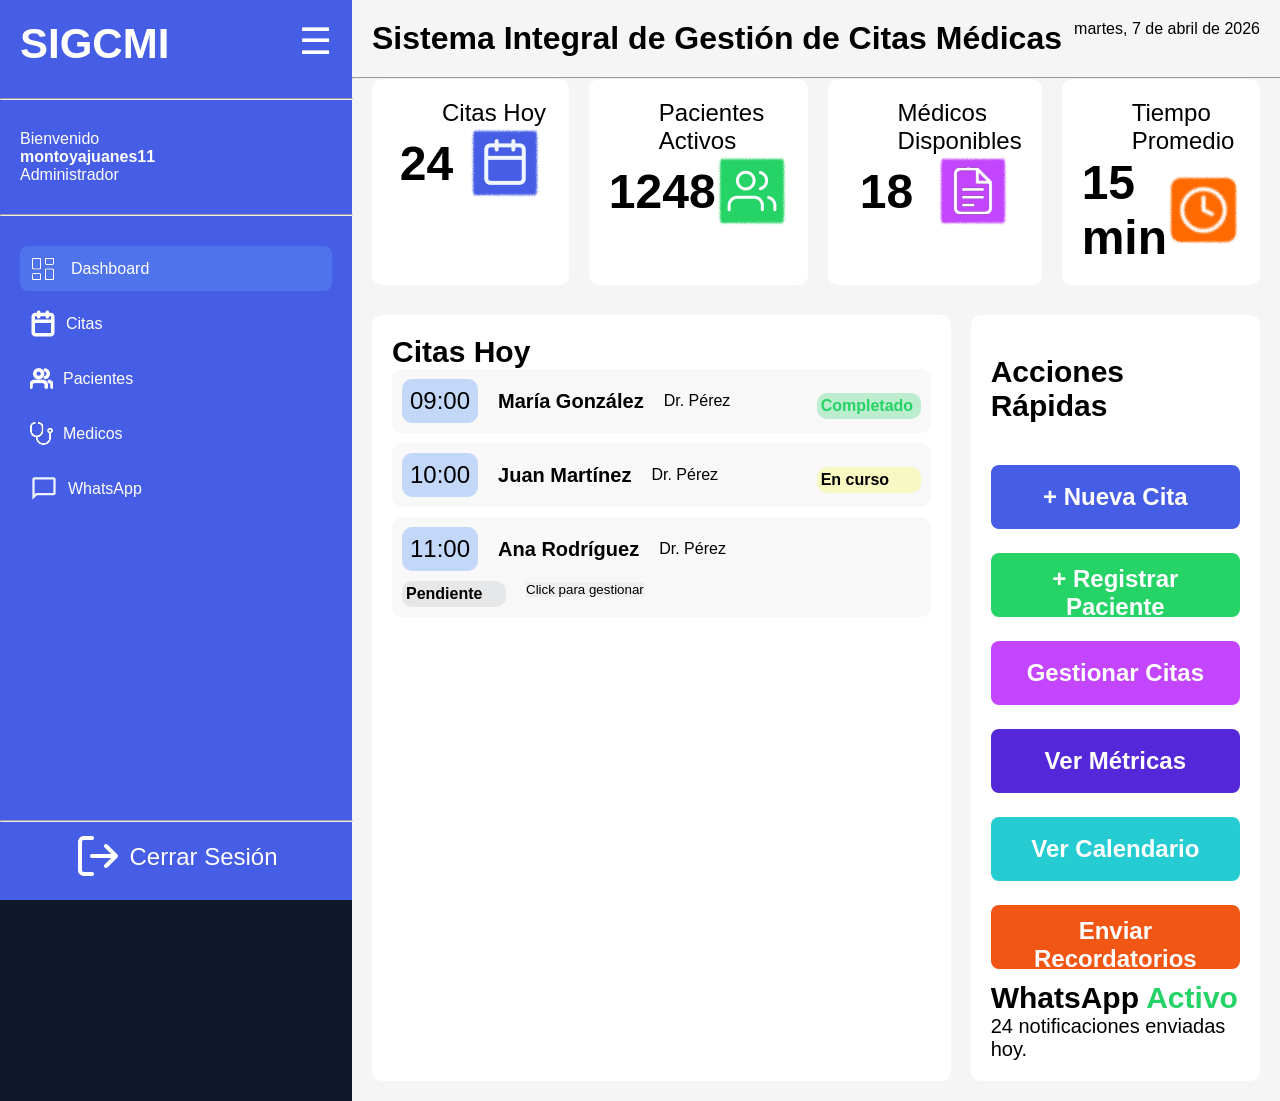
==== commit c1e2471c: "Update the doctors' vision, the main thing, enter new doctors and the doctors who are within the sys" ====
--- a/frontend/admin/dashboardADMIN.html
+++ b/frontend/admin/dashboardADMIN.html
@@ -26,7 +26,7 @@
             <hr class="line-1" aria-hidden="true">
 
             <div class="user" aria-label="Información del usuario">
-                <p>Bienvenido</p>
+                <p aria-label="Bienvenido">Bienvenido</p>
                 <h4>montoyajuanes11</h4>
                 <span>Administrador</span>
             </div>
@@ -36,7 +36,7 @@
             <nav aria-label="Opciones principales">
                 <a href="#" class="dashboard preActive nav-link" id="dashboard" aria-label="Ir al Dashboard"
                     data-view="dashboardADMIN">
-                    <img src="../imgSIGCMI/img/CDCFerriere-removebg-preview (1) 36.png" class="ferriere"
+                    <img alt src="../imgSIGCMI/img/CDCFerriere-removebg-preview (1) 36.png" class="ferriere"
                         alt="Icono Dashboard">
                     <div class="nav-item">Dashboard</div>
                 </a>
@@ -74,15 +74,14 @@
 
         <!-- ========================MAIN======================== -->
         <main class="main">
-
+            <header class="header">
+                <h1 aria-label="Sistema Integral de Gestión de Citas Médicas ">Sistema Integral de Gestión de Citas
+                    Médicas</h1>
+                <span aria-label="martes, 7 de abril de 2026">martes, 7 de abril de 2026</span>
+            </header>
+            <hr>
             <section id="dashboardADMIN" class="view active">
 
-                <!-- HEADER -->
-                <header class="header">
-                    <h1 aria-label="Sistema Integral de Gestión de Citas Médicas ">Sistema Integral de Gestión de Citas
-                        Médicas</h1>
-                    <span aria-label="martes, 7 de abril de 2026">martes, 7 de abril de 2026</span>
-                </header>
 
                 <!-- ========================CARDS======================== -->
                 <section class="cards">
@@ -340,11 +339,7 @@
             <!-- CONTENT -->
             <section id="appointmentsADMIN" class="view ">
 
-                <div class="sectionDos">
-                    <h1 aria-label="Sistema Integral de Gestión de Citas Médicas ">Sistema Integral de Gestión de Citas
-                        Médicas</h1>
-                    <span aria-label="martes, 7 de abril de 2026">martes, 7 de abril de 2026</span>
-                </div>
+
 
                 <div class="containerDos">
                     <div class="containerDosHeader">
@@ -436,163 +431,182 @@
                         <p>Administra el registro de pacientes del centro</p>
                     </div>
 
-                    <div class="patients__card">
-
-                        <h2>Registrar Personal</h2>
-
-                        <form class="patients__form">
-
-                            <!-- GRID FORM -->
-
-                            <h3>Informacion Personal</h3>
+                    <div class="patientCardHeader">
+
+                        <button id="btnNewPatient">+ Nuevo Médico</button>
+                    </div>
+
+
+                    <div class="patients__card" id="patientCard">
+
+                        <form class="patients__form" id="formPaciente">
+                            <h2>Registrar Personal</h2>
+                            <!-- INFORMACIÓN PERSONAL -->
+                            <h3>Información Personal</h3>
                             <hr class="lineFormGrid">
+
                             <div class="form-grid">
-
                                 <div class="form-group">
                                     <label>Nombres*</label>
-                                    <input type="text" required>
+                                    <input type="text" name="nombres" required>
                                 </div>
 
                                 <div class="form-group">
                                     <label>Apellidos*</label>
-                                    <input type="text" required>
+                                    <input type="text" name="apellidos" required>
                                 </div>
 
                                 <div class="form-group">
                                     <label>Fecha de nacimiento*</label>
-                                    <input type="date" required>
-                                </div>
-
-                                <div class="form-group">
-                                    <label>Genéro*</label>
-                                    <select></select required>
-                                </div>
-                            </div>
-
-
+                                    <input type="date" name="fecha" required>
+                                </div>
+
+                                <div class="form-group">
+                                    <label>Género*</label>
+                                    <select name="genero" required>
+                                        <option value="">Seleccionar</option>
+                                        <option value="masculino">Masculino</option>
+                                        <option value="femenino">Femenino</option>
+                                    </select>
+                                </div>
+                            </div>
+
+                            <!-- DOCUMENTO -->
                             <h3>Documento de Identidad</h3>
                             <hr class="lineFormGrid">
+
                             <div class="form-grid">
-
-
                                 <div class="form-group">
                                     <label>Tipo de Documento*</label>
-                                    <select></select required>
-                                </div>
-
-                                <div class="form-group">
-                                    <label>Numero de Docuento*</label>
-                                    <input type="number" required>
-                                </div>
-                            </div>
-
-                            <h3>Informacion Personal</h3>
+                                    <select name="tipoDocumento" required>
+                                        <option value="">Seleccionar</option>
+                                        <option value="RC">Registro Civil</option>
+                                        <option value="TI">Tarjeta de Identidad</option>
+                                        <option value="CC">Cédula</option>
+                                        <option value="CE">Cédula Extranjería</option>
+                                        <option value="PP">Pasaporte</option>
+                                    </select>
+                                </div>
+
+                                <div class="form-group">
+                                    <label>Número de Documento*</label>
+                                    <input type="text" name="documento" required>
+                                </div>
+                            </div>
+
+                            <!-- CONTACTO -->
+                            <h3>Información de Contacto</h3>
                             <hr class="lineFormGrid">
 
                             <div class="form-grid">
-
-                                <div class="form-group">
-                                    <label>Correo Electronico*</label>
-                                    <input type="email" required>
+                                <div class="form-group">
+                                    <label>Correo*</label>
+                                    <input type="email" name="correo" required>
                                 </div>
 
                                 <div class="form-group">
                                     <label>Teléfono*</label>
-                                    <input type="text" required>
+                                    <input type="text" name="telefono" required>
                                 </div>
 
                                 <div class="form-group">
                                     <label>Departamento*</label>
-                                    <select></select required>
-                                </div>
-
-                                <div class="form-group">
-                                    <label>Ciudad/Municipio*</label>
-                                    <select></select required>
-                                </div>
-
-                                <div class="form-group">
-                                    <label>Direccion de Residencia*</label>
-                                    <input type="text" required>
-                                </div>
-                            </div>
-
-                            <h3>Informacion Medica</h3>
+                                    <select id="departamento" name="departamento" required>
+                                        <option value="">Seleccionar</option>
+                                    </select>
+                                </div>
+
+                                <div class="form-group">
+                                    <label>Ciudad*</label>
+                                    <select id="ciudad" name="ciudad" required>
+                                        <option value="">Seleccionar</option>
+                                    </select>
+                                </div>
+
+                                <div class="form-group">
+                                    <label>Dirección*</label>
+                                    <input type="text" name="direccion" required>
+                                </div>
+                            </div>
+
+                            <!-- MÉDICA -->
+                            <h3>Información Médica</h3>
                             <hr class="lineFormGrid">
 
                             <div class="form-grid">
-
-                                <div class="form-group">
-                                    <label>Tipo de Sangre*</label>
-                                    <select></select required>
+                                <div class="form-group">
+                                    <label>Tipo de sangre*</label>
+                                    <select name="sangre" required>
+                                        <option value="">Seleccionar</option>
+                                        <option value="O+">O+</option>
+                                        <option value="O-">O-</option>
+                                        <option value="A+">A+</option>
+                                        <option value="A-">A-</option>
+                                        <option value="B+">B+</option>
+                                        <option value="B-">B-</option>
+                                        <option value="AB+">AB+</option>
+                                        <option value="AB-">AB-</option>
+                                    </select>
                                 </div>
 
                                 <div class="form-group">
                                     <label>Alergias</label>
-                                    <input type="text" required>
-                                </div>
-
-
-                                <div class="form-group">
-                                    <label>Condición Médica</label>
-                                    <input type="text" required>
-                                </div>
-
-
-                            </div>
-
-
+                                    <input type="text" name="alergias">
+                                </div>
+
+                                <div class="form-group">
+                                    <label>Condición médica</label>
+                                    <input type="text" name="condicion">
+                                </div>
+                            </div>
+
+                            <!-- EMERGENCIA -->
                             <h3>Contacto de Emergencia</h3>
                             <hr class="lineFormGrid">
+
                             <div class="form-grid">
-
                                 <div class="form-group">
                                     <label>Nombres</label>
-                                    <input type="text" required>
-                                </div>
-
-                                <div class="form-group">
-                                    <label>Apellidos</label>
-                                    <input type="text" required>
-                                </div>
-
-                                <div class="form-group">
-                                    <label>Telefono</label>
-                                    <input type="tel" required>
-                                </div>
-
-                                <div class="form-group">
-                                    <label>Correo Electronico</label>
-                                    <input type="email" required>
-                                </div>
-                            </div>
-
-                            <h3>Seguridad de la Cuenta</h3>
+                                    <input type="text" name="emergenciaNombre">
+                                </div>
+
+                                <div class="form-group">
+                                    <label>Teléfono</label>
+                                    <input type="tel" name="emergenciaTelefono">
+                                </div>
+                            </div>
+
+                            <!-- SEGURIDAD -->
+                            <h3>Seguridad</h3>
                             <hr class="lineFormGrid">
+
                             <div class="form-grid">
                                 <div class="form-group full">
                                     <label>Contraseña*</label>
-                                    <input class="inputPassword" type="password" required>
-                                    <p class="pPassword">*Minimo 6 caracteres combinacion de letras, numeros y
-                                        caracteres especiales.</p>
-                                </div>
-
-                            </div>
-
-                            <hr class="lineFormGrid">
+                                    <input type="password" name="password" required minlength="6">
+                                </div>
+                            </div>
+
                             <!-- BOTONES -->
                             <div class="form-actions">
-                                <button class="btn-primary">Guardar Cambios</button>
-                                <button class="btn-secondary">Cancelar</button>
+                                <button type="submit" id="btnGuardar" class="btn-primary" disabled>
+                                    Guardar Cambios
+                                </button>
+
+                                <button type="button" class="btn-secondary" id="btnCancelar">
+                                    Cancelar
+                                </button>
                             </div>
 
                         </form>
                     </div>
 
+                    <div id="mensajeGlobal"></div>
+
 
                     <div class="patients-module">
 
-                        <!-- 🔍 BUSCADOR -->
+                        <!--  SHEARCH -->
                         <div class="search-container">
                             <label for="search" class="sr-only">Buscar pacientes</label>
                             <input type="text" id="search"
@@ -600,7 +614,7 @@
                                 aria-label="Buscar pacientes por nombre, documento, teléfono, correo o ciudad">
                         </div>
 
-                        <!-- 🧾 TARJETAS -->
+                        <!--  CARS-->
                         <div class="cards-container" aria-label="Lista de pacientes">
 
                             <!-- CARD -->
@@ -683,8 +697,8 @@
                                 </div>
 
                                 <div class="actionsModulePacients">
-                                    <button class="btnModulPacients primary"
-                                        aria-label="Ver historial del paciente" onclick="openPatientHistory()">Historial</button>
+                                    <button class="btnModulPacients primary" aria-label="Ver historial del paciente"
+                                        onclick="openPatientHistory()">Historial</button>
                                     <button class="btnModulPacients outline"
                                         aria-label="Editar paciente">Editar</button>
                                 </div>
@@ -727,8 +741,8 @@
                                 </div>
 
                                 <div class="actionsModulePacients">
-                                    <button class="btnModulPacients primary"
-                                        aria-label="Ver historial del paciente" onclick="openPatientHistory()">Historial</button>
+                                    <button class="btnModulPacients primary" aria-label="Ver historial del paciente"
+                                        onclick="openPatientHistory()">Historial</button>
                                     <button class="btnModulPacients outline"
                                         aria-label="Editar paciente">Editar</button>
                                 </div>
@@ -771,8 +785,8 @@
                                 </div>
 
                                 <div class="actionsModulePacients">
-                                    <button class="btnModulPacients primary"
-                                        aria-label="Ver historial del paciente" onclick="openPatientHistory()">Historial</button>
+                                    <button class="btnModulPacients primary" aria-label="Ver historial del paciente"
+                                        onclick="openPatientHistory()">Historial</button>
                                     <button class="btnModulPacients outline"
                                         aria-label="Editar paciente">Editar</button>
                                 </div>
@@ -815,8 +829,8 @@
                                 </div>
 
                                 <div class="actionsModulePacients">
-                                    <button class="btnModulPacients primary"
-                                        aria-label="Ver historial del paciente" onclick="openPatientHistory()">Historial</button>
+                                    <button class="btnModulPacients primary" aria-label="Ver historial del paciente"
+                                        onclick="openPatientHistory()">Historial</button>
                                     <button class="btnModulPacients outline"
                                         aria-label="Editar paciente">Editar</button>
                                 </div>
@@ -859,8 +873,8 @@
                                 </div>
 
                                 <div class="actionsModulePacients">
-                                    <button class="btnModulPacients primary"
-                                        aria-label="Ver historial del paciente" onclick="openPatientHistory()">Historial</button>
+                                    <button class="btnModulPacients primary" aria-label="Ver historial del paciente"
+                                        onclick="openPatientHistory()">Historial</button>
                                     <button class="btnModulPacients outline"
                                         aria-label="Editar paciente">Editar</button>
                                 </div>
@@ -876,7 +890,7 @@
 
 
             <!-- ==================== PATIENT HISTORY MODAL ==================== -->
-            <div id="patientHistoryModal" class="modalHistory">
+            <div id="medicsHistoryModal" class="modalHistory">
 
                 <div class="modalHistory-content">
 
@@ -954,12 +968,12 @@
                                 </div>
                             </div>
                             <div class="lineModalMD">
-                            <hr class="line-4">
+                                <hr class="line-4">
 
                             </div>
                             <!-- DIAGNOSIS -->
                             <div class="history-box diagnosis">
-                                
+
                                 <div>
                                     <div class="diagnosisTransparent">
                                         <strong>DIAGNOSTICO</strong>
@@ -1011,6 +1025,219 @@
 
                 </div>
             </div>
+
+            <section class="view" id="medicsADMIN">
+
+                <div class="actionsMedicADMIN">
+                    <h2>Gestión de Médicos</h2>
+                    <button class="btn-primary btnMedicsAction">+ Nuevo Médico</button>
+                </div>
+                <p>Administra el personal médico del centro</p>
+
+                <div class="medicsFormADMIN hidden">
+
+                    <form class="patients__form" id="formMedicsADMIN">
+                        <!-- INFORMACIÓN PERSONAL -->
+                        <h3>Información Personal</h3>
+                        <hr class="lineFormGrid">
+
+                        <div class="form-grid">
+                            <div class="form-group">
+                                <label>Nombres*</label>
+                                <input type="text" name="nombres" required>
+                            </div>
+
+                            <div class="form-group">
+                                <label>Apellidos*</label>
+                                <input type="text" name="apellidos" required>
+                            </div>
+
+                            <div class="form-group">
+                                <label>Especialidad*</label>
+                                <input type="text" name="fecha" required>
+                            </div>
+
+                            <div class="form-group">
+                                <label>Documento Profesional*</label>
+                                <input type="text" name="profesional" id="">
+                            </div>
+
+                            <div class="form-group">
+                                <label>Teléfono*</label>
+                                <input type="tel" name="profesional" id="">
+                            </div>
+
+                            <div class="form-group">
+                                <label>Correo Electrónico*</label>
+                                <input type="email" name="correoElectronico" id="">
+                            </div>
+
+                            <div class="form-group">
+                                <label>Horario de Atención*</label>
+                                <input type="text" name="horarioAtencion" id="">
+                            </div>
+
+                            <div class="form-group">
+                                <label>Contraseña*</label>
+                                <input type="password" name="contraseña" id="">
+                            </div>
+                        </div>
+
+                    </form>
+                </div>
+
+                <div class="cardsMedics">
+
+                    <div class="medicCard">
+
+                        <div class="medicCard-header">
+                            <div class="medicCard-icon">🩺</div>
+
+                            <div class="medicCard-info">
+                                <h3 class="medicCard-name">Dr. Carlos Pérez Martínez</h3>
+                                <span class="medicCard-code">D-001</span>
+                            </div>
+
+                            <span class="medicCard-status">Disponible</span>
+                        </div>
+
+                        <span class="medicCard-specialty">Medicina General</span>
+
+                        <div class="medicCard-body">
+                            <p><strong>Cédula:</strong> CED-12345678</p>
+                            <p><strong>Experiencia:</strong> 15 años</p>
+
+                            <p>📞 +52 555 111 2222</p>
+                            <p>✉️ carlos.perez@sigcmi.com</p>
+                            <p>⏰ Lun-Vie 8:00-16:00</p>
+                            <p>👥 8 pacientes hoy</p>
+                        </div>
+
+                        <div class="medicCard-appointments">
+                            Total de citas atendidas: <strong>145</strong>
+                        </div>
+
+                        <div class="medicCard-actions">
+                            <button class="medicCard-btnPrimary">Ver Agenda</button>
+                            <button class="medicCard-btnOutline">Editar</button>
+                        </div>
+
+                    </div>
+
+
+                    <div class="medicCard">
+
+                        <div class="medicCard-header">
+                            <div class="medicCard-icon">🩺</div>
+
+                            <div class="medicCard-info">
+                                <h3 class="medicCard-name">Dr. Carlos Pérez Martínez</h3>
+                                <span class="medicCard-code">D-001</span>
+                            </div>
+
+                            <span class="medicCard-status">Disponible</span>
+                        </div>
+
+                        <span class="medicCard-specialty">Medicina General</span>
+
+                        <div class="medicCard-body">
+                            <p><strong>Cédula:</strong> CED-12345678</p>
+                            <p><strong>Experiencia:</strong> 15 años</p>
+
+                            <p>📞 +52 555 111 2222</p>
+                            <p>✉️ carlos.perez@sigcmi.com</p>
+                            <p>⏰ Lun-Vie 8:00-16:00</p>
+                            <p>👥 8 pacientes hoy</p>
+                        </div>
+
+                        <div class="medicCard-appointments">
+                            Total de citas atendidas: <strong>145</strong>
+                        </div>
+
+                        <div class="medicCard-actions">
+                            <button class="medicCard-btnPrimary">Ver Agenda</button>
+                            <button class="medicCard-btnOutline">Editar</button>
+                        </div>
+
+                    </div>
+
+
+                    <div class="medicCard">
+
+                        <div class="medicCard-header">
+                            <div class="medicCard-icon">🩺</div>
+
+                            <div class="medicCard-info">
+                                <h3 class="medicCard-name">Dr. Carlos Pérez Martínez</h3>
+                                <span class="medicCard-code">D-001</span>
+                            </div>
+
+                            <span class="medicCard-status">Disponible</span>
+                        </div>
+
+                        <span class="medicCard-specialty">Medicina General</span>
+
+                        <div class="medicCard-body">
+                            <p><strong>Cédula:</strong> CED-12345678</p>
+                            <p><strong>Experiencia:</strong> 15 años</p>
+
+                            <p>📞 +52 555 111 2222</p>
+                            <p>✉️ carlos.perez@sigcmi.com</p>
+                            <p>⏰ Lun-Vie 8:00-16:00</p>
+                            <p>👥 8 pacientes hoy</p>
+                        </div>
+
+                        <div class="medicCard-appointments">
+                            Total de citas atendidas: <strong>145</strong>
+                        </div>
+
+                        <div class="medicCard-actions">
+                            <button class="medicCard-btnPrimary">Ver Agenda</button>
+                            <button class="medicCard-btnOutline">Editar</button>
+                        </div>
+
+                    </div>
+
+                    <div class="medicCard">
+
+                        <div class="medicCard-header">
+                            <div class="medicCard-icon">🩺</div>
+
+                            <div class="medicCard-info">
+                                <h3 class="medicCard-name">Dr. Carlos Pérez Martínez</h3>
+                                <span class="medicCard-code">D-001</span>
+                            </div>
+
+                            <span class="medicCard-status">Disponible</span>
+                        </div>
+
+                        <span class="medicCard-specialty">Medicina General</span>
+
+                        <div class="medicCard-body">
+                            <p><strong>Cédula:</strong> CED-12345678</p>
+                            <p><strong>Experiencia:</strong> 15 años</p>
+
+                            <p>📞 +52 555 111 2222</p>
+                            <p>✉️ carlos.perez@sigcmi.com</p>
+                            <p>⏰ Lun-Vie 8:00-16:00</p>
+                            <p>👥 8 pacientes hoy</p>
+                        </div>
+
+                        <div class="medicCard-appointments">
+                            Total de citas atendidas: <strong>145</strong>
+                        </div>
+
+                        <div class="medicCard-actions">
+                            <button class="medicCard-btnPrimary">Ver Agenda</button>
+                            <button class="medicCard-btnOutline">Editar</button>
+                        </div>
+
+                    </div>
+
+                </div>
+
+            </section>
+
         </main>
 
     </div>
--- a/frontend/styles/dashboardADMIN.css
+++ b/frontend/styles/dashboardADMIN.css
@@ -946,10 +946,38 @@
     padding: 20px;
     border-radius: 15px;
     margin-top: 20px;
+
 }
 
 .patients__card h2 {
     margin-bottom: 18px;
+}
+
+
+.patientCardHeader {
+    display: flex;
+    justify-content: space-between;
+
+}
+
+.patientCardHeader button {
+    float: inline-end;
+    border-radius: 10px;
+    background-color: #465DE5;
+    padding: 5px 10px;
+    font-size: 18px;
+    color: white;
+    border: none;
+    transition: .3s ease;
+}
+
+.patientCardHeader button:hover {
+    transform: scale(1.025);
+    cursor: pointer;
+}
+
+.patients__card {
+    display: none;
 }
 
 .form-group label {
@@ -1002,7 +1030,6 @@
     margin-bottom: 0;
     font-family: sans-serif;
     font-weight: normal;
-
 }
 
 .form-group {
@@ -1274,9 +1301,10 @@
     gap: 10px;
 }
 
-.info-header  h3{
+.info-header h3 {
     font-size: 16px;
 }
+
 /* GRID */
 .info-grid {
     display: grid;
@@ -1292,12 +1320,12 @@
     border-radius: 10px;
 }
 
-.info-box p{
+.info-box p {
     font-size: 14px;
     font-weight: 600;
 }
 
-.info-box span{
+.info-box span {
     font-weight: lighter;
 }
 
@@ -1309,7 +1337,8 @@
     border: 1px solid rgba(255, 0, 0, 0.3);
 }
 
-.alert-box strong,.alert-box p{
+.alert-box strong,
+.alert-box p {
     color: #621A1B;
     font-weight: 600;
 }
@@ -1324,14 +1353,14 @@
     justify-content: space-between;
 }
 
-.history-header span{
+.history-header span {
     color: rgba(0, 0, 0, 0.5);
     font-weight: 600;
     color: #00000050;
 }
 
 .badgeHistoryModal {
-    background: rgba(164, 248, 96,0.37);
+    background: rgba(164, 248, 96, 0.37);
     padding: 5px 10px;
     border-radius: 10px;
 }
@@ -1344,27 +1373,28 @@
     border-radius: 15px;
 }
 
-.history-date{
+.history-date {
     display: flex;
     gap: 5px;
 }
 
-.history-date p{
+.history-date p {
     font-weight: 600;
 }
 
-.history-date small{
+.history-date small {
     background-color: rgba(218, 218, 218, 0.37);
     font-size: 10px;
     padding: 3px 5px 3px 5px;
     border-radius: 10px;
 }
+
 /* BOXES */
-.history-box div div strong{
+.history-box div div strong {
     margin-left: 10px;
 }
 
-.history-box div div p{
+.history-box div div p {
     margin-left: 10px;
     color: black;
 }
@@ -1376,7 +1406,7 @@
     height: 65px;
 }
 
-.history-box div{
+.history-box div {
     background-color: rgb(255, 255, 255);
     margin-top: -10px;
     padding: 0;
@@ -1386,12 +1416,12 @@
 }
 
 
-.line-4{
+.line-4 {
     width: 100%;
     margin-left: 0;
 }
 
-.history-box .diagnosisTransparent{
+.history-box .diagnosisTransparent {
     background-color: rgba(70, 94, 229, 0.15);
     width: 98.5%;
 }
@@ -1405,7 +1435,7 @@
     background: #25D366;
 }
 
-.history-box .treatmentTransparent{
+.history-box .treatmentTransparent {
     background-color: rgba(37, 211, 102, 0.15);
     width: 98.5%;
 }
@@ -1414,8 +1444,8 @@
     background: #8800FF;
 }
 
-.history-box .prescriptionTransparent{
-    background-color: rgba(136, 0, 255,0.15);
+.history-box .prescriptionTransparent {
+    background-color: rgba(136, 0, 255, 0.15);
     width: 98.5%;
 }
 
@@ -1423,9 +1453,237 @@
     background: #FFA600;
 }
 
-.history-box .notesTransparent{
+.history-box .notesTransparent {
     background-color: rgba(255, 166, 0, 0.15);
     width: 98.5%;
+}
+
+#btnGuardar:disabled {
+    background: gray;
+    cursor: not-allowed;
+}
+
+/* MENSAJE */
+#mensajeGlobal {
+    position: fixed;
+    top: -100px;
+    left: 50%;
+    transform: translateX(-50%);
+    padding: 10px 20px;
+    border-radius: 8px;
+    color: white;
+    font-weight: bold;
+    transition: 0.3s;
+    z-index: 1000;
+}
+
+#mensajeGlobal.show {
+    z-index: 1000;
+    top: 20px;
+}
+
+.form-medical {
+    color: black;
+    display: grid;
+    display: flex;
+    flex-direction: column;
+
+}
+
+.formTopMedical {
+    display: grid;
+    grid-template-columns: repeat(2, 1fr);
+    gap: 35px;
+}
+
+#medicsADMINDIV {
+    background-color: white;
+    padding: 20px;
+    border-radius: 15px;
+    margin-top: 20px;
+}
+
+#medicsADMIN {
+    color: black;
+}
+
+#medicsADMIN p {
+    padding: 5px 15px;
+}
+
+#medicsADMIN h2 {
+    font-size: 32px;
+
+}
+
+.actionsMedicADMIN {
+    display: flex;
+    justify-content: space-between;
+    padding: 0 15px;
+}
+
+.actionsMedicADMIN {
+    margin-top: 15px;
+}
+
+#formMedicsADMIN {
+    color: black;
+}
+
+.cards-containerMedical {
+    display: grid;
+    grid-template-columns: repeat(2, 1fr);
+    gap: 20px;
+    margin-top: 20px;
+}
+
+.card-medico {
+    background: white;
+    border-radius: 12px;
+    padding: 15px;
+    box-shadow: 0 5px 15px rgba(0, 0, 0, 0.1);
+}
+
+.card-medico h3 {
+    margin-bottom: 10px;
+}
+
+.card-medico p {
+    margin: 5px 0;
+    font-size: 14px;
+}
+
+.medicsFormADMIN {
+    background-color: white;
+    padding: 18px;
+    border-radius: 15px;
+}
+
+
+
+
+.cardsMedics {
+    display: grid;
+    gap: 10px;
+    grid-template-columns: repeat(3, 1fr);
+}
+
+.medicCard {
+    width: 100%;
+    background: #fff;
+    border-radius: 15px;
+    padding: 20px;
+    box-shadow: 0 5px 15px rgba(0, 0, 0, 0.1);
+    font-family: 'Segoe UI', sans-serif;
+    margin-top: 15px;
+}
+
+/* HEADER */
+.medicCard-header {
+    display: flex;
+    align-items: center;
+    justify-content: space-between;
+}
+
+.medicCard-icon {
+    width: 50px;
+    height: 50px;
+    background: #eee;
+    border-radius: 50%;
+    display: flex;
+    align-items: center;
+    justify-content: center;
+}
+
+.medicCard-info {
+    flex: 1;
+    margin-left: 10px;
+}
+
+.medicCard-name {
+    margin: 0;
+    font-size: 16px;
+}
+
+.medicCard-code {
+    font-size: 12px;
+    color: gray;
+}
+
+.medicCard-status {
+    background: #d4f5e9;
+    color: #1aa36f;
+    padding: 5px 10px;
+    border-radius: 10px;
+    font-size: 12px;
+}
+
+/* ESPECIALIDAD */
+.medicCard-specialty {
+    display: inline-block;
+    margin: 15px 0;
+    background: #e0e7ff;
+    color: #3b5bdb;
+    padding: 6px 12px;
+    border-radius: 10px;
+    font-size: 13px;
+}
+
+/* BODY */
+.medicCard-body p {
+    margin: 5px 0;
+    font-size: 13px;
+    color: #555;
+}
+
+/* CITAS */
+.medicCard-appointments {
+    margin-top: 15px;
+    padding: 10px;
+    background: #f3e8ff;
+    border-radius: 10px;
+    font-size: 14px;
+}
+
+/* BOTONES */
+.medicCard-actions {
+    margin-top: 15px;
+    display: flex;
+    gap: 10px;
+}
+
+.medicCard-btnPrimary {
+    flex: 1;
+    padding: 10px;
+    border: none;
+    border-radius: 10px;
+    background: linear-gradient(90deg, #7b2ff7, #9f44d3);
+    color: white;
+    cursor: pointer;
+}
+
+.medicCard-btnOutline {
+    flex: 1;
+    padding: 10px;
+    border-radius: 10px;
+    border: 2px solid #7b2ff7;
+    background: transparent;
+    color: #7b2ff7;
+    cursor: pointer;
+}
+
+/* TABLET */
+@media (max-width: 1024px) {
+    .cardsMedics {
+        grid-template-columns: repeat(2, 1fr);
+    }
+}
+
+/* MÓVIL */
+@media (max-width: 600px) {
+    .cardsMedics {
+        grid-template-columns: 1fr;
+    }
 }
 
 /* 📱 RESPONSIVE */
@@ -1486,12 +1744,18 @@
         height: 480px;
         gap: 20px;
     }
+
+    .cardsMedics {
+        display: grid;
+        grid-template-columns: repeat(2, minmax(300px, 1fr));
+    }
 }
 
 @media (max-width: 450px) {
     .header {
         color: black;
     }
+
 
     .header h1 {
         font-size: 12px;
@@ -1583,4 +1847,9 @@
         height: 480px;
         gap: 20px;
     }
+
+    .cardsMedics {
+        display: grid;
+        grid-template-columns: minmax(300px, 1fr);
+    }
 }
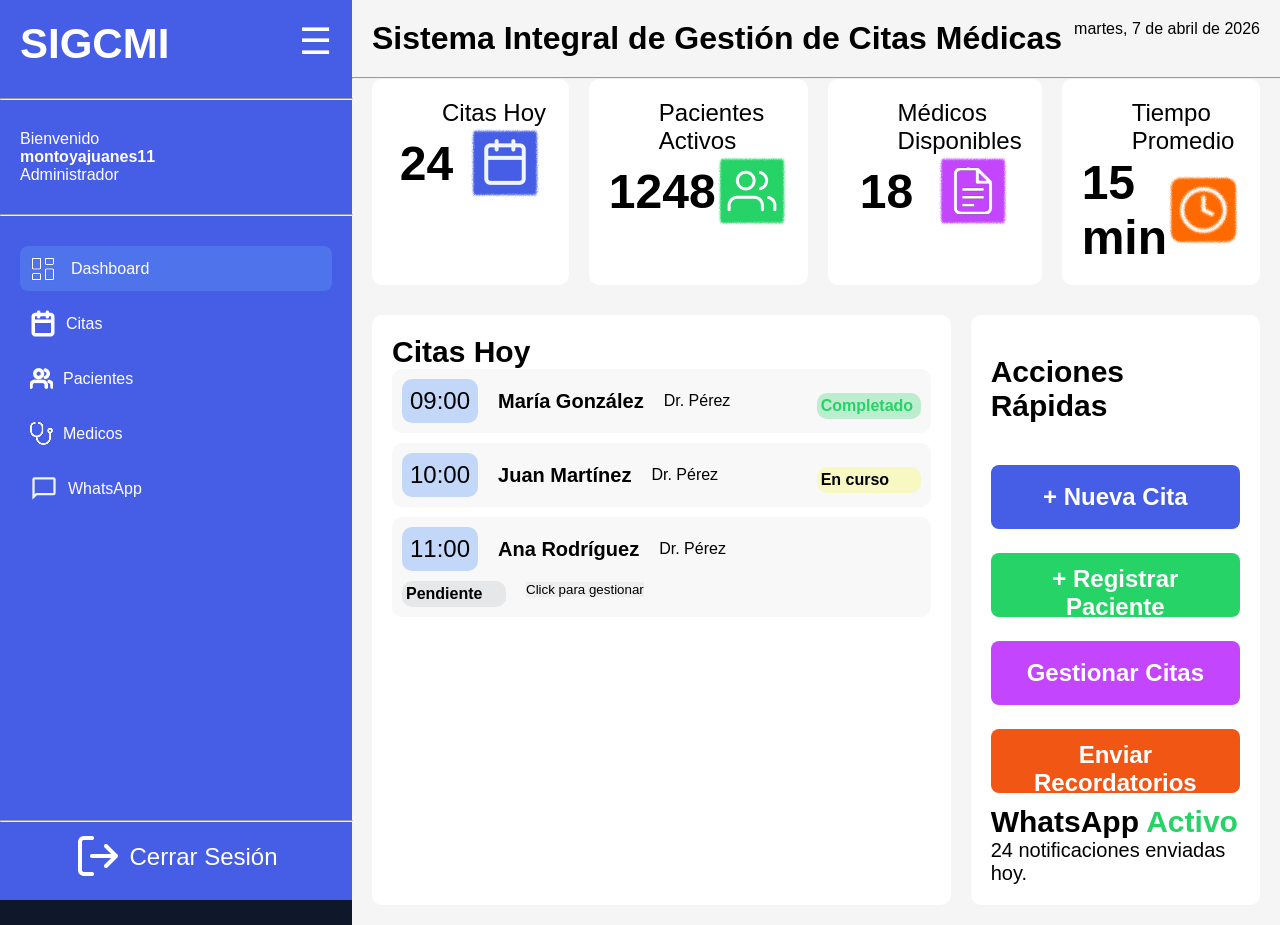
==== commit be364fa0: "New view whastapp, notificaction estructur" ====
--- a/frontend/admin/dashboardADMIN.html
+++ b/frontend/admin/dashboardADMIN.html
@@ -58,7 +58,7 @@
                     <div class="nav-item">Medicos</div>
                 </a>
 
-                <a href="#" aria-label="Ir a WhatsApp" class="nav-link" data-view="whatsappADMIN">
+                <a href="#" aria-label="Ir a WhatsApp" class="nav-link" data-view="whatsAppADMIN">
                     <img src="../imgSIGCMI/img/chat_bubble.png" alt="Icono WhatsApp">
                     <div class="nav-item">WhatsApp</div>
                 </a>
@@ -166,8 +166,6 @@
                             data-open-modal="modalSheduleA">+ Nueva Cita</button>
                         <button class="btnActions btnActionGreen">+ Registrar Paciente</button>
                         <button class="btnActions btnActionPurple">Gestionar Citas</button>
-                        <button class="btnActions btnActionDark">Ver Métricas</button>
-                        <button class="btnActions btnActionCyan">Ver Calendario</button>
                         <button class="btnActions btnActionOrange">Enviar Recordatorios</button>
                         <div class="whatsAppNoti">
                             <h2>WhatsApp <span>Activo</span></h2>
@@ -428,12 +426,11 @@
 
                     <div class="patients__header">
                         <h1>Gestión de Pacientes</h1>
+                    </div>
+
+                    <div class="patientCardHeader">
                         <p>Administra el registro de pacientes del centro</p>
-                    </div>
-
-                    <div class="patientCardHeader">
-
-                        <button id="btnNewPatient">+ Nuevo Médico</button>
+                        <button id="btnNewPatient" class="btn-primary">+ Nuevo Médico</button>
                     </div>
 
 
@@ -1026,15 +1023,17 @@
                 </div>
             </div>
 
+
+            <!-- ==================== MEDICS ADMIN VIEW ==================== -->
             <section class="view" id="medicsADMIN">
 
                 <div class="actionsMedicADMIN">
                     <h2>Gestión de Médicos</h2>
-                    <button class="btn-primary btnMedicsAction">+ Nuevo Médico</button>
+                    <button id="btnMedicsAction" class="btn-primary">+ Nuevo Médico</button>
                 </div>
                 <p>Administra el personal médico del centro</p>
 
-                <div class="medicsFormADMIN hidden">
+                <div class="medicsFormADMIN hiddenMedics">
 
                     <form class="patients__form" id="formMedicsADMIN">
                         <!-- INFORMACIÓN PERSONAL -->
@@ -1238,6 +1237,108 @@
 
             </section>
 
+            <section class="waDashboard view" id="whatsAppADMIN">
+                <div>
+
+                    <!-- HEADER -->
+                    <div class="waHeader">
+                        <div>
+                            <h1>Integración WhatsApp</h1>
+                            <p>Gestiona notificaciones y recordatorios automáticos</p>
+                        </div>
+                        <button class="waBtnConfig">⚙ Configurar API</button>
+                    </div>
+
+                    <!-- STATS -->
+                    <div class="waStats">
+
+                        <div class="waCardStat">
+                            <span>📤 Enviados Hoy</span>
+                            <h2>24</h2>
+                        </div>
+
+                        <div class="waCardStat">
+                            <span>✅ Entregados</span>
+                            <h2>22</h2>
+                        </div>
+
+                        <div class="waCardStat">
+                            <span>🕓 Pendientes</span>
+                            <h2>8</h2>
+                        </div>
+
+                        <div class="waCardStat">
+                            <span>🔔 Programados</span>
+                            <h2>15</h2>
+                        </div>
+
+                    </div>
+
+                    <!-- MAIN -->
+                    <div class="waMain">
+
+                        <!-- LEFT -->
+                        <div class="waNotifications">
+
+                            <div class="waSectionHeader">
+                                <h3>Notificaciones Enviadas</h3>
+                                <a href="#">Ver Todas</a>
+                            </div>
+
+                            <div class="waItem">
+                                <div>
+                                    <strong>María González</strong>
+                                    <p>Su cita con Dr. Pérez es mañana a las 09:00 ✔</p>
+                                </div>
+                                <span class="status enviado">Enviado</span>
+                            </div>
+
+                            <div class="waItem">
+                                <div>
+                                    <strong>Juan Martínez</strong>
+                                    <p>Su cita ha sido confirmada ✔</p>
+                                </div>
+                                <span class="status leido">Leído</span>
+                            </div>
+
+                        </div>
+
+                        <!-- RIGHT -->
+                        <div class="waTemplates">
+
+                            <div class="waSectionHeader">
+                                <h3>Plantillas de Mensajes</h3>
+                                <button class="waBtnPrimary">+ Nueva Plantilla</button>
+                            </div>
+
+                            <div class="waTemplate">
+                                <div>
+                                    <strong>Recordatorio 24h</strong>
+                                    <p>"Hola {paciente}, le recordamos su cita..."</p>
+                                </div>
+                                <label class="switch">
+                                    <input type="checkbox" checked>
+                                    <span></span>
+                                </label>
+                            </div>
+
+                            <div class="waTemplate">
+                                <div>
+                                    <strong>Confirmación de Cita</strong>
+                                    <p>"Su cita ha sido confirmada..."</p>
+                                </div>
+                                <label class="switch">
+                                    <input type="checkbox" checked>
+                                    <span></span>
+                                </label>
+                            </div>
+
+                        </div>
+
+                    </div>
+
+                </div>
+            </section>
         </main>
 
     </div>
--- a/frontend/styles/dashboardADMIN.css
+++ b/frontend/styles/dashboardADMIN.css
@@ -205,6 +205,8 @@
     float: right;
     transition: 0.3s;
     overflow-y: auto;
+    overflow: hidden;
+
 }
 
 .main.collapsed {
@@ -1554,12 +1556,28 @@
 }
 
 .medicsFormADMIN {
-    background-color: white;
-    padding: 18px;
-    border-radius: 15px;
-}
-
-
+    background: white;
+    padding: 20px;
+    border-radius: 12px;
+    margin: 20px 0;
+
+    /* animación */
+    opacity: 0;
+    transform: translateY(-10px);
+    transition: all 0.3s ease;
+}
+
+/* oculto */
+.hiddenMedics {
+    display: none;
+}
+
+/* visible */
+.showMedics {
+    display: block;
+    opacity: 1;
+    transform: translateY(0);
+}
 
 
 .cardsMedics {
@@ -1672,6 +1690,165 @@
     cursor: pointer;
 }
 
+/* CONTENEDOR */
+.waDashboard {
+    padding: 20px;
+    color: black;
+}
+
+/* HEADER */
+.waHeader {
+    display: flex;
+    justify-content: space-between;
+    align-items: center;
+}
+
+.waHeader h1 {
+    margin: 0;
+}
+
+.waBtnConfig {
+    background: #16a34a;
+    color: white;
+    border: none;
+    padding: 10px 15px;
+    border-radius: 10px;
+    cursor: pointer;
+}
+
+/* STATS */
+.waStats {
+    display: grid;
+    grid-template-columns: repeat(auto-fit, minmax(220px, 1fr));
+    gap: 15px;
+    margin-top: 20px;
+}
+
+.waCardStat {
+    background: white;
+    padding: 20px;
+    border-radius: 15px;
+    box-shadow: 0 3px 10px rgba(0, 0, 0, 0.05);
+}
+
+/* MAIN */
+.waMain {
+    display: grid;
+    grid-template-columns: 1fr 1fr;
+    gap: 20px;
+    margin-top: 20px;
+}
+
+/* RESPONSIVE */
+@media (max-width: 900px) {
+    .waMain {
+        grid-template-columns: 1fr;
+    }
+}
+
+/* SECTIONS */
+.waNotifications,
+.waTemplates {
+    background: white;
+    padding: 20px;
+    border-radius: 15px;
+}
+
+/* HEADER SECTION */
+.waSectionHeader {
+    display: flex;
+    justify-content: space-between;
+    align-items: center;
+    margin-bottom: 15px;
+}
+
+/* ITEMS */
+.waItem {
+    display: flex;
+    justify-content: space-between;
+    background: #f9fafb;
+    padding: 15px;
+    border-radius: 10px;
+    margin-bottom: 10px;
+}
+
+/* STATUS */
+.status {
+    padding: 5px 10px;
+    border-radius: 10px;
+    font-size: 12px;
+}
+
+.enviado {
+    background: #dbeafe;
+    color: #2563eb;
+}
+
+.leido {
+    background: #dcfce7;
+    color: #16a34a;
+}
+
+/* TEMPLATE */
+.waTemplate {
+    display: flex;
+    justify-content: space-between;
+    align-items: center;
+    background: #f9fafb;
+    padding: 15px;
+    border-radius: 10px;
+    margin-bottom: 10px;
+}
+
+/* BUTTON */
+.waBtnPrimary {
+    background: #2563eb;
+    color: white;
+    border: none;
+    padding: 8px 12px;
+    border-radius: 10px;
+}
+
+/* SWITCH */
+.switch {
+    position: relative;
+    width: 40px;
+    height: 20px;
+}
+
+.switch input {
+    display: none;
+}
+
+.switch span {
+    position: absolute;
+    width: 100%;
+    height: 100%;
+    background: #ccc;
+    border-radius: 20px;
+    cursor: pointer;
+}
+
+.switch span::before {
+    content: "";
+    position: absolute;
+    width: 16px;
+    height: 16px;
+    background: white;
+    top: 2px;
+    left: 2px;
+    border-radius: 50%;
+    transition: 0.3s;
+}
+
+.switch input:checked+span {
+    background: #2563eb;
+}
+
+.switch input:checked+span::before {
+    transform: translateX(20px);
+}
+
 /* TABLET */
 @media (max-width: 1024px) {
     .cardsMedics {
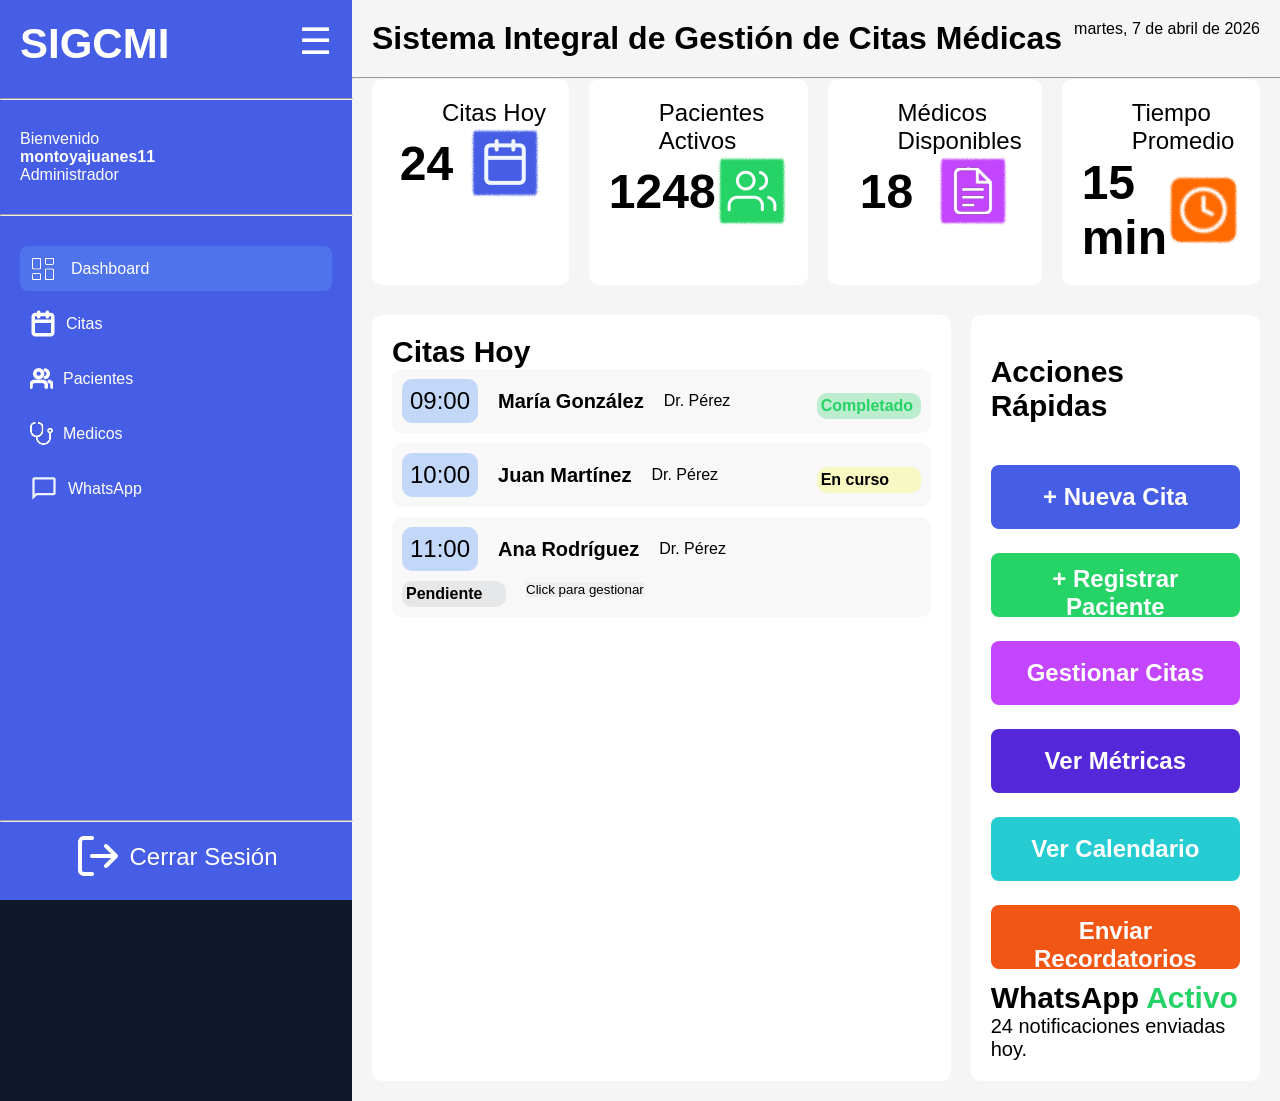
==== commit ccfea2c4: "Merge remote-tracking branch 'origin/feature/manageMedicADMIN'" ====
--- a/frontend/admin/dashboardADMIN.html
+++ b/frontend/admin/dashboardADMIN.html
@@ -58,7 +58,7 @@
                     <div class="nav-item">Medicos</div>
                 </a>
 
-                <a href="#" aria-label="Ir a WhatsApp" class="nav-link" data-view="whatsAppADMIN">
+                <a href="#" aria-label="Ir a WhatsApp" class="nav-link" data-view="whatsappADMIN">
                     <img src="../imgSIGCMI/img/chat_bubble.png" alt="Icono WhatsApp">
                     <div class="nav-item">WhatsApp</div>
                 </a>
@@ -166,6 +166,8 @@
                             data-open-modal="modalSheduleA">+ Nueva Cita</button>
                         <button class="btnActions btnActionGreen">+ Registrar Paciente</button>
                         <button class="btnActions btnActionPurple">Gestionar Citas</button>
+                        <button class="btnActions btnActionDark">Ver Métricas</button>
+                        <button class="btnActions btnActionCyan">Ver Calendario</button>
                         <button class="btnActions btnActionOrange">Enviar Recordatorios</button>
                         <div class="whatsAppNoti">
                             <h2>WhatsApp <span>Activo</span></h2>
@@ -426,11 +428,12 @@
 
                     <div class="patients__header">
                         <h1>Gestión de Pacientes</h1>
+                        <p>Administra el registro de pacientes del centro</p>
                     </div>
 
                     <div class="patientCardHeader">
-                        <p>Administra el registro de pacientes del centro</p>
-                        <button id="btnNewPatient" class="btn-primary">+ Nuevo Médico</button>
+
+                        <button id="btnNewPatient">+ Nuevo Médico</button>
                     </div>
 
 
@@ -1023,17 +1026,15 @@
                 </div>
             </div>
 
-
-            <!-- ==================== MEDICS ADMIN VIEW ==================== -->
             <section class="view" id="medicsADMIN">
 
                 <div class="actionsMedicADMIN">
                     <h2>Gestión de Médicos</h2>
-                    <button id="btnMedicsAction" class="btn-primary">+ Nuevo Médico</button>
+                    <button class="btn-primary btnMedicsAction">+ Nuevo Médico</button>
                 </div>
                 <p>Administra el personal médico del centro</p>
 
-                <div class="medicsFormADMIN hiddenMedics">
+                <div class="medicsFormADMIN hidden">
 
                     <form class="patients__form" id="formMedicsADMIN">
                         <!-- INFORMACIÓN PERSONAL -->
@@ -1237,108 +1238,6 @@
 
             </section>
 
-            <section class="waDashboard view" id="whatsAppADMIN">
-                <div>
-
-                    <!-- HEADER -->
-                    <div class="waHeader">
-                        <div>
-                            <h1>Integración WhatsApp</h1>
-                            <p>Gestiona notificaciones y recordatorios automáticos</p>
-                        </div>
-                        <button class="waBtnConfig">⚙ Configurar API</button>
-                    </div>
-
-                    <!-- STATS -->
-                    <div class="waStats">
-
-                        <div class="waCardStat">
-                            <span>📤 Enviados Hoy</span>
-                            <h2>24</h2>
-                        </div>
-
-                        <div class="waCardStat">
-                            <span>✅ Entregados</span>
-                            <h2>22</h2>
-                        </div>
-
-                        <div class="waCardStat">
-                            <span>🕓 Pendientes</span>
-                            <h2>8</h2>
-                        </div>
-
-                        <div class="waCardStat">
-                            <span>🔔 Programados</span>
-                            <h2>15</h2>
-                        </div>
-
-                    </div>
-
-                    <!-- MAIN -->
-                    <div class="waMain">
-
-                        <!-- LEFT -->
-                        <div class="waNotifications">
-
-                            <div class="waSectionHeader">
-                                <h3>Notificaciones Enviadas</h3>
-                                <a href="#">Ver Todas</a>
-                            </div>
-
-                            <div class="waItem">
-                                <div>
-                                    <strong>María González</strong>
-                                    <p>Su cita con Dr. Pérez es mañana a las 09:00 ✔</p>
-                                </div>
-                                <span class="status enviado">Enviado</span>
-                            </div>
-
-                            <div class="waItem">
-                                <div>
-                                    <strong>Juan Martínez</strong>
-                                    <p>Su cita ha sido confirmada ✔</p>
-                                </div>
-                                <span class="status leido">Leído</span>
-                            </div>
-
-                        </div>
-
-                        <!-- RIGHT -->
-                        <div class="waTemplates">
-
-                            <div class="waSectionHeader">
-                                <h3>Plantillas de Mensajes</h3>
-                                <button class="waBtnPrimary">+ Nueva Plantilla</button>
-                            </div>
-
-                            <div class="waTemplate">
-                                <div>
-                                    <strong>Recordatorio 24h</strong>
-                                    <p>"Hola {paciente}, le recordamos su cita..."</p>
-                                </div>
-                                <label class="switch">
-                                    <input type="checkbox" checked>
-                                    <span></span>
-                                </label>
-                            </div>
-
-                            <div class="waTemplate">
-                                <div>
-                                    <strong>Confirmación de Cita</strong>
-                                    <p>"Su cita ha sido confirmada..."</p>
-                                </div>
-                                <label class="switch">
-                                    <input type="checkbox" checked>
-                                    <span></span>
-                                </label>
-                            </div>
-
-                        </div>
-
-                    </div>
-
-                </div>
-            </section>
         </main>
 
     </div>
--- a/frontend/styles/dashboardADMIN.css
+++ b/frontend/styles/dashboardADMIN.css
@@ -205,8 +205,6 @@
     float: right;
     transition: 0.3s;
     overflow-y: auto;
-    overflow: hidden;
-
 }
 
 .main.collapsed {
@@ -1556,28 +1554,12 @@
 }
 
 .medicsFormADMIN {
-    background: white;
-    padding: 20px;
-    border-radius: 12px;
-    margin: 20px 0;
-
-    /* animación */
-    opacity: 0;
-    transform: translateY(-10px);
-    transition: all 0.3s ease;
-}
-
-/* oculto */
-.hiddenMedics {
-    display: none;
-}
-
-/* visible */
-.showMedics {
-    display: block;
-    opacity: 1;
-    transform: translateY(0);
-}
+    background-color: white;
+    padding: 18px;
+    border-radius: 15px;
+}
+
+
 
 
 .cardsMedics {
@@ -1690,165 +1672,6 @@
     cursor: pointer;
 }
 
-/* CONTENEDOR */
-.waDashboard {
-    padding: 20px;
-    color: black;
-}
-
-/* HEADER */
-.waHeader {
-    display: flex;
-    justify-content: space-between;
-    align-items: center;
-}
-
-.waHeader h1 {
-    margin: 0;
-}
-
-.waBtnConfig {
-    background: #16a34a;
-    color: white;
-    border: none;
-    padding: 10px 15px;
-    border-radius: 10px;
-    cursor: pointer;
-}
-
-/* STATS */
-.waStats {
-    display: grid;
-    grid-template-columns: repeat(auto-fit, minmax(220px, 1fr));
-    gap: 15px;
-    margin-top: 20px;
-}
-
-.waCardStat {
-    background: white;
-    padding: 20px;
-    border-radius: 15px;
-    box-shadow: 0 3px 10px rgba(0, 0, 0, 0.05);
-}
-
-/* MAIN */
-.waMain {
-    display: grid;
-    grid-template-columns: 1fr 1fr;
-    gap: 20px;
-    margin-top: 20px;
-}
-
-/* RESPONSIVE */
-@media (max-width: 900px) {
-    .waMain {
-        grid-template-columns: 1fr;
-    }
-}
-
-/* SECTIONS */
-.waNotifications,
-.waTemplates {
-    background: white;
-    padding: 20px;
-    border-radius: 15px;
-}
-
-/* HEADER SECTION */
-.waSectionHeader {
-    display: flex;
-    justify-content: space-between;
-    align-items: center;
-    margin-bottom: 15px;
-}
-
-/* ITEMS */
-.waItem {
-    display: flex;
-    justify-content: space-between;
-    background: #f9fafb;
-    padding: 15px;
-    border-radius: 10px;
-    margin-bottom: 10px;
-}
-
-/* STATUS */
-.status {
-    padding: 5px 10px;
-    border-radius: 10px;
-    font-size: 12px;
-}
-
-.enviado {
-    background: #dbeafe;
-    color: #2563eb;
-}
-
-.leido {
-    background: #dcfce7;
-    color: #16a34a;
-}
-
-/* TEMPLATE */
-.waTemplate {
-    display: flex;
-    justify-content: space-between;
-    align-items: center;
-    background: #f9fafb;
-    padding: 15px;
-    border-radius: 10px;
-    margin-bottom: 10px;
-}
-
-/* BUTTON */
-.waBtnPrimary {
-    background: #2563eb;
-    color: white;
-    border: none;
-    padding: 8px 12px;
-    border-radius: 10px;
-}
-
-/* SWITCH */
-.switch {
-    position: relative;
-    width: 40px;
-    height: 20px;
-}
-
-.switch input {
-    display: none;
-}
-
-.switch span {
-    position: absolute;
-    width: 100%;
-    height: 100%;
-    background: #ccc;
-    border-radius: 20px;
-    cursor: pointer;
-}
-
-.switch span::before {
-    content: "";
-    position: absolute;
-    width: 16px;
-    height: 16px;
-    background: white;
-    top: 2px;
-    left: 2px;
-    border-radius: 50%;
-    transition: 0.3s;
-}
-
-.switch input:checked+span {
-    background: #2563eb;
-}
-
-.switch input:checked+span::before {
-    transform: translateX(20px);
-}
-
 /* TABLET */
 @media (max-width: 1024px) {
     .cardsMedics {
